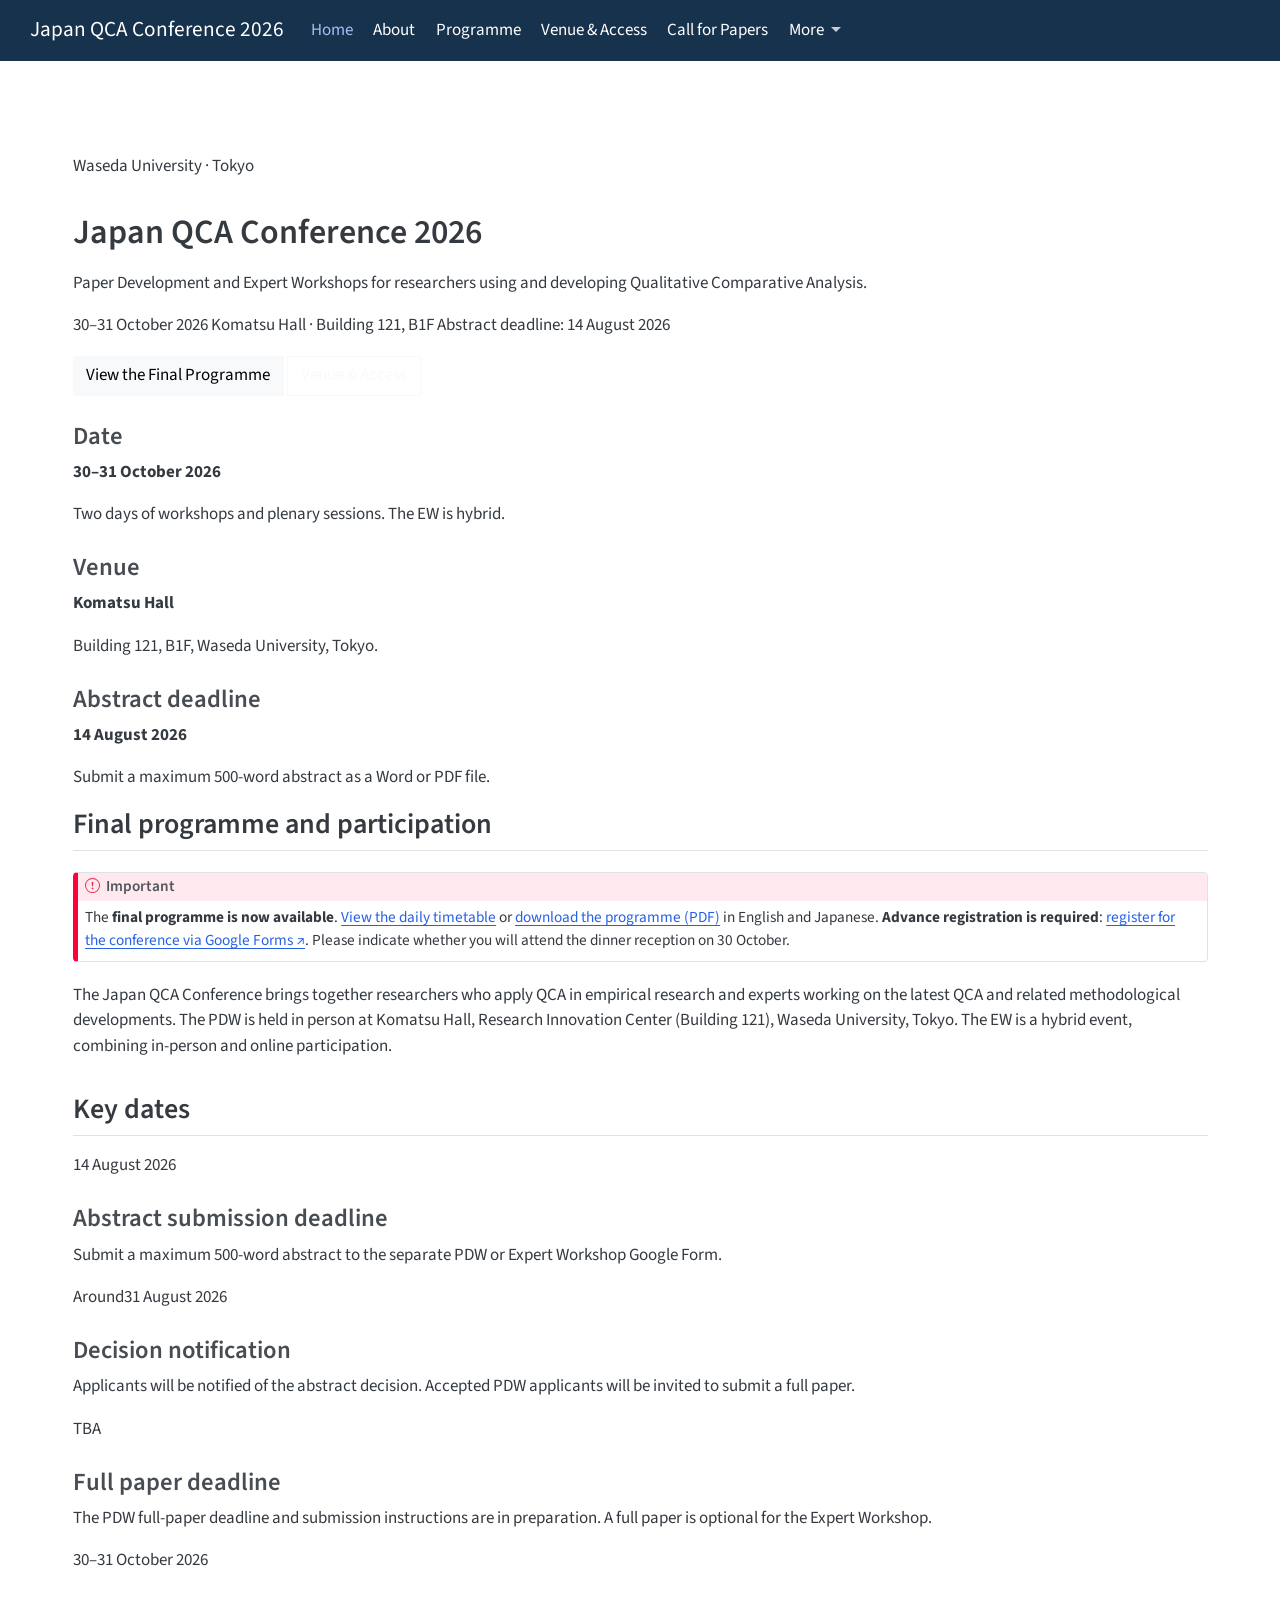
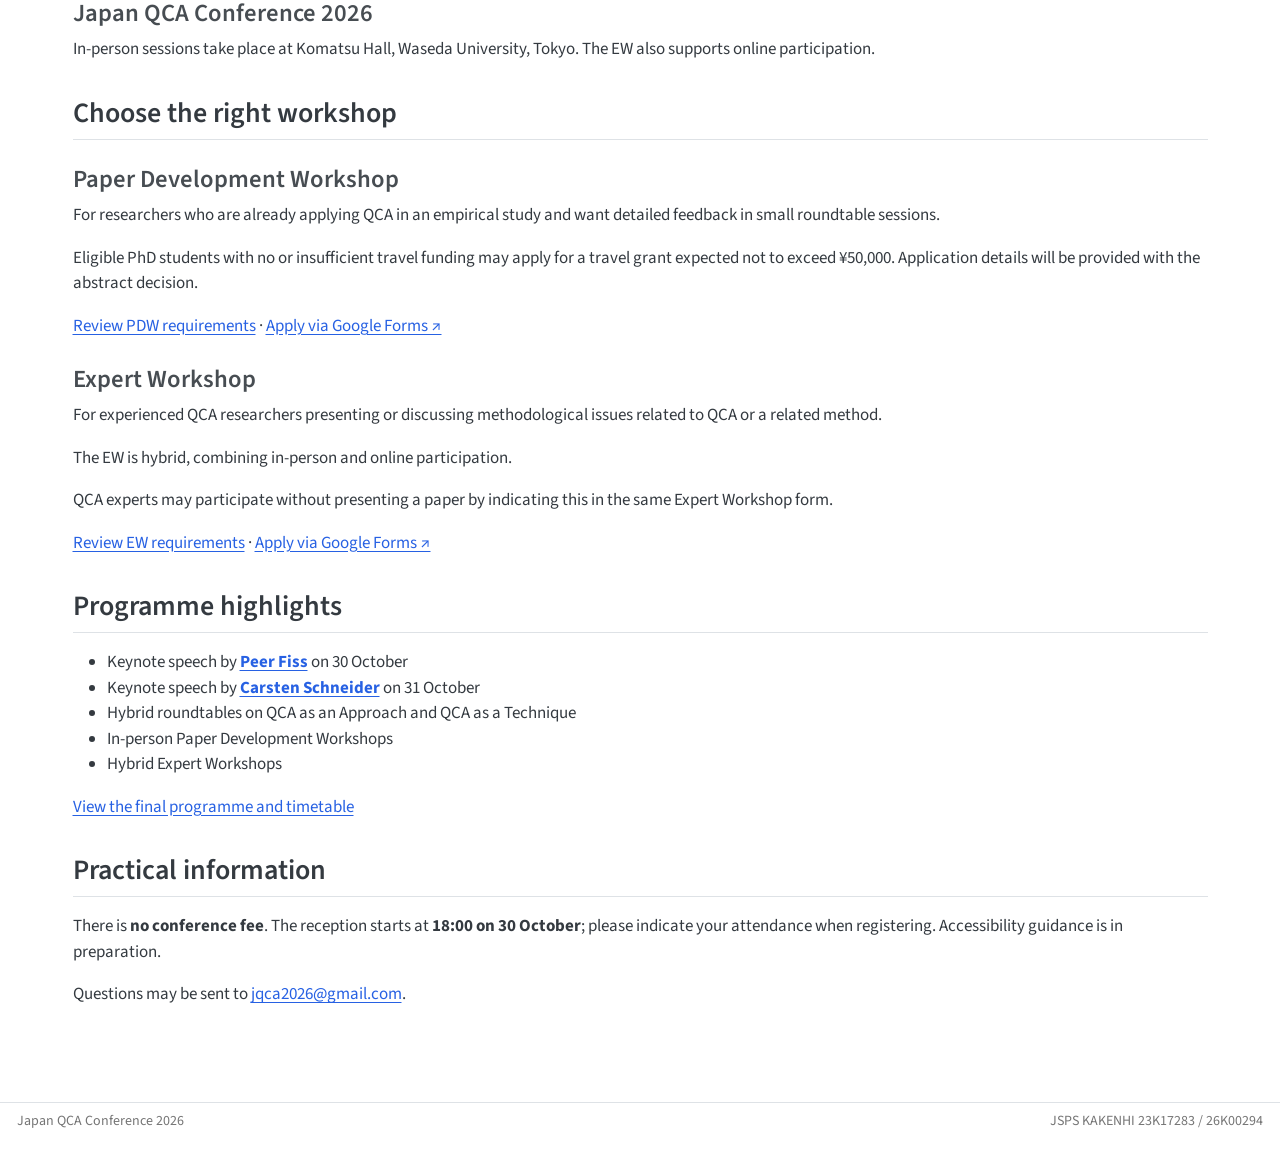
==== index.html @ 4a1215a3 "Publish final JQCA 2026 programme on the website" ====
<!DOCTYPE html>
<html xmlns="http://www.w3.org/1999/xhtml" lang="en" xml:lang="en"><head>

<meta charset="utf-8">
<meta name="generator" content="quarto-1.10.18">

<meta name="viewport" content="width=device-width, initial-scale=1.0, user-scalable=yes">

<meta name="description" content="Japan QCA Conference 2026 takes place at Waseda University, Tokyo, on 30–31 October 2026. View the final programme and register for the conference.">

<title>Japan QCA Conference 2026</title>
<style>
/* Default styles provided by pandoc.
** See https://pandoc.org/MANUAL.html#variables-for-html for config info.
*/
span.smallcaps{font-variant: small-caps;}
div.columns{display: flex; gap: 1.5em;}
div.column{flex: auto;}
@media screen {
div.columns{gap: min(4vw, 1.5em);}
div.column{overflow-x: auto;}
}
div.hanging-indent{margin-left: 1.5em; text-indent: -1.5em;}
ul.task-list{list-style: none;}
ul.task-list li input[type="checkbox"] {
  width: 0.8em;
  margin: 0 0.8em 0.2em -1em; /* quarto-specific, see https://github.com/quarto-dev/quarto-cli/issues/4556 */ 
  vertical-align: middle;
}
</style>


<script src="site_libs/quarto-nav/quarto-nav.js"></script>
<script src="site_libs/clipboard/clipboard.min.js"></script>
<script src="site_libs/quarto-search/autocomplete.umd.js"></script>
<script src="site_libs/quarto-search/fuse.min.js"></script>
<script src="site_libs/quarto-search/quarto-search.js"></script>
<meta name="quarto:offset" content="./">
<script src="site_libs/quarto-html/quarto.js" type="module"></script>
<script src="site_libs/quarto-html/tabsets/tabsets.js" type="module"></script>
<script src="site_libs/quarto-html/popper.min.js"></script>
<script src="site_libs/quarto-html/tippy.umd.min.js"></script>
<script src="site_libs/quarto-html/anchor.min.js"></script>
<link href="site_libs/quarto-html/tippy.css" rel="stylesheet">
<link href="site_libs/quarto-html/quarto-syntax-highlighting-64a204ab8560d761af7679ceaba22944.css" rel="stylesheet" id="quarto-text-highlighting-styles">
<script src="site_libs/bootstrap/bootstrap.min.js"></script>
<link href="site_libs/bootstrap/bootstrap-icons.css" rel="stylesheet">
<link href="site_libs/bootstrap/bootstrap-523884e8689847f0bc966c45b853787b.min.css" rel="stylesheet" append-hash="true" id="quarto-bootstrap" data-mode="light">
<script id="quarto-search-options" type="application/json">{
  "location": "navbar",
  "copy-button": false,
  "collapse-after": 3,
  "panel-placement": "end",
  "type": "overlay",
  "limit": 50,
  "keyboard-shortcut": [
    "f",
    "/",
    "s"
  ],
  "show-item-context": false,
  "language": {
    "search-no-results-text": "No results",
    "search-matching-documents-text": "matching documents",
    "search-copy-link-title": "Copy link to search",
    "search-hide-matches-text": "Hide additional matches",
    "search-more-match-text": "more match in this document",
    "search-more-matches-text": "more matches in this document",
    "search-clear-button-title": "Clear",
    "search-text-placeholder": "",
    "search-detached-cancel-button-title": "Cancel",
    "search-submit-button-title": "Submit",
    "search-label": "Search"
  }
}</script>
<script type="application/ld+json">

{

  "@context": "https://schema.org",

  "@graph": [

    {

      "@type": "WebSite",

      "@id": "https://japan-qca-conference.github.io/#website",
      "url": "https://japan-qca-conference.github.io/",
      "name": "Japan QCA Conference 2026",
      "alternateName": [
        "Japan QCA Conference",
        "japan-qca-conference.github.io"
      ],
      "inLanguage": "en",
      "publisher": {
        "@id": "https://japan-qca-conference.github.io/#organization"
      }
    },
    {
      "@type": "Organization",
      "@id": "https://japan-qca-conference.github.io/#organization",
      "name": "Japan QCA Conference",
      "url": "https://japan-qca-conference.github.io/",
      "email": "jqca2026@gmail.com"
    },
    {
      "@type": "Event",
      "@id": "https://japan-qca-conference.github.io/#event",
      "name": "Japan QCA Conference 2026",
      "url": "https://japan-qca-conference.github.io/",
      "description": "An academic conference featuring Paper Development and Expert Workshops for researchers using and developing Qualitative Comparative Analysis.",

      "startDate": "2026-10-30",

      "endDate": "2026-10-31",

      "eventStatus": "https://schema.org/EventScheduled",

      "eventAttendanceMode": "https://schema.org/MixedEventAttendanceMode",

      "isAccessibleForFree": true,

      "inLanguage": "en",

      "image": "https://japan-qca-conference.github.io/images/hero-04-shinjuku-skyline.png",
      "location": {

        "@type": "Place",

        "name": "Komatsu Hall, Research Innovation Center (Building 121), Waseda University",

        "address": {

          "@type": "PostalAddress",

          "streetAddress": "513 Wasedatsurumakicho",

          "addressLocality": "Shinjuku-ku",

          "addressRegion": "Tokyo",

          "postalCode": "162-0041",

          "addressCountry": "JP"

        }

      },
      "organizer": {
        "@id": "https://japan-qca-conference.github.io/#organization"
      },
      "sameAs": [

        "https://compasss.org/event/japan-qca-conference-2026/",

        "https://compasss.org/event/japan-qca-conference-2026-expert-workshop/"

      ]

    }

  ]

}

</script>



<link rel="stylesheet" href="styles.css">
<meta property="og:title" content="Japan QCA Conference 2026">
<meta property="og:description" content="Japan QCA Conference, 30–31 October 2026, Komatsu Hall, Waseda University, Tokyo">
<meta property="og:image" content="https://japan-qca-conference.github.io/images/hero-04-shinjuku-skyline.png">
<meta property="og:site_name" content="Japan QCA Conference 2026">
<meta property="og:image:alt" content="Illustrated view inspired by the Shinjuku skyline">
<meta property="og:image:height" content="724">
<meta property="og:image:width" content="2172">
<meta name="twitter:title" content="Japan QCA Conference 2026">
<meta name="twitter:description" content="Japan QCA Conference, 30–31 October 2026, Komatsu Hall, Waseda University, Tokyo">
<meta name="twitter:image" content="https://japan-qca-conference.github.io/images/hero-04-shinjuku-skyline.png">
<meta name="twitter:card" content="summary_large_image">
<meta name="twitter:image:alt" content="Illustrated view inspired by the Shinjuku skyline">
<meta name="twitter:image-height" content="724">
<meta name="twitter:image-width" content="2172">
<link rel="canonical" href="https://japan-qca-conference.github.io/">
</head>

<body class="nav-fixed quarto-light">

<div id="quarto-search-results"></div>
  <header id="quarto-header" class="headroom fixed-top">
    <nav class="navbar navbar-expand-lg " data-bs-theme="dark">
      <div class="navbar-container container-fluid">
      <div class="navbar-brand-container mx-auto">
    <a class="navbar-brand" href="./index.html">
    <span class="navbar-title">Japan QCA Conference 2026</span>
    </a>
  </div>
            <div id="quarto-search" class="" title="Search"></div>
          <button class="navbar-toggler" type="button" data-bs-toggle="collapse" data-bs-target="#navbarCollapse" aria-controls="navbarCollapse" role="menu" aria-expanded="false" aria-label="Toggle navigation" onclick="if (window.quartoToggleHeadroom) { window.quartoToggleHeadroom(); }">
  <span class="navbar-toggler-icon"></span>
</button>
          <div class="collapse navbar-collapse" id="navbarCollapse">
            <ul class="navbar-nav navbar-nav-scroll me-auto">
  <li class="nav-item">
    <a class="nav-link active" href="./index.html" aria-current="page"> 
<span class="menu-text">Home</span></a>
  </li>  
  <li class="nav-item">
    <a class="nav-link" href="./about.html"> 
<span class="menu-text">About</span></a>
  </li>  
  <li class="nav-item">
    <a class="nav-link" href="./program.html"> 
<span class="menu-text">Programme</span></a>
  </li>  
  <li class="nav-item">
    <a class="nav-link" href="./venue.html"> 
<span class="menu-text">Venue &amp; Access</span></a>
  </li>  
  <li class="nav-item">
    <a class="nav-link" href="./registration.html"> 
<span class="menu-text">Call for Papers</span></a>
  </li>  
  <li class="nav-item dropdown ">
    <a class="nav-link dropdown-toggle" href="#" id="nav-menu-more" role="link" data-bs-toggle="dropdown" aria-expanded="false">
 <span class="menu-text">More</span>
    </a>
    <ul class="dropdown-menu" aria-labelledby="nav-menu-more">    
        <li>
    <a class="dropdown-item" href="./organizers.html">
 <span class="dropdown-text">Organizers</span></a>
  </li>  
        <li>
    <a class="dropdown-item" href="./bibliography.html">
 <span class="dropdown-text">QCA Bibliography</span></a>
  </li>  
        <li>
    <a class="dropdown-item" href="./contact.html">
 <span class="dropdown-text">Contact</span></a>
  </li>  
    </ul>
  </li>
</ul>
          </div> <!-- /navcollapse -->
            <div class="quarto-navbar-tools">
</div>
      </div> <!-- /container-fluid -->
    </nav>
</header>
<!-- content -->
<div id="quarto-content" class="quarto-container page-columns page-rows-contents page-layout-full page-navbar">
<!-- sidebar -->
<!-- margin-sidebar -->
    
<!-- main -->
<main class="content column-page" id="quarto-document-content"><header id="title-block-header" class="quarto-title-block"></header>




<div class="design-hero home-hero-rotator" data-rotating-hero="true" data-hero-active="skyline" data-historic-src="images/hero-02-historic-tokyo.png" data-historic-alt="Illustrated view inspired by a historic Tokyo streetscape" data-skyline-src="images/hero-04-shinjuku-skyline.png" data-skyline-alt="Illustrated view inspired by the Shinjuku skyline">
<p><img class="design-hero-image home-hero-image" data-rotating-hero-image="" alt=""> <noscript><img src="images/hero-04-shinjuku-skyline.png" class="design-hero-image home-hero-image" alt="Illustrated view inspired by the Shinjuku skyline"></noscript></p>
<div class="design-hero-content">
<p class="home-hero-label">
Waseda University · Tokyo
</p>
<section id="japan-qca-conference-2026" class="level1">
<h1>Japan QCA Conference 2026</h1>
<p class="design-hero-subtitle">
Paper Development and Expert Workshops for researchers using and developing Qualitative Comparative Analysis.
</p>
<div class="design-hero-facts" aria-label="Conference facts">
<p><span>30–31 October 2026</span> <span>Komatsu Hall · Building 121, B1F</span> <span>Abstract deadline: 14 August 2026</span></p>
</div>
<p><a href="./program.html" class="btn btn-light">View the Final Programme</a> <a href="./venue.html" class="btn btn-outline-light">Venue &amp; Access</a></p>
</section>
</div>
</div>
<div class="status-grid" aria-label="Key conference information">
<section id="date" class="level3 status-card">
<h3 class="anchored" data-anchor-id="date">Date</h3>
<p><strong>30–31 October 2026</strong></p>
<p>Two days of workshops and plenary sessions. The EW is hybrid.</p>
</section>
<section id="venue" class="level3 status-card">
<h3 class="anchored" data-anchor-id="venue">Venue</h3>
<p><strong>Komatsu Hall</strong></p>
<p>Building 121, B1F, Waseda University, Tokyo.</p>
</section>
<section id="abstract-deadline" class="level3 status-card">
<h3 class="anchored" data-anchor-id="abstract-deadline">Abstract deadline</h3>
<p><strong>14 August 2026</strong></p>
<p>Submit a maximum 500-word abstract as a Word or PDF file.</p>
</section>
</div>
<section id="current-status" class="level2">
<h2 class="anchored" data-anchor-id="current-status">Final programme and participation</h2>
<div class="callout callout-style-default callout-important callout-titled">
<div class="callout-header d-flex align-content-center">
<div class="callout-icon-container">
<i class="callout-icon"></i>
</div>
<div class="callout-title-container flex-fill">
Important
</div>
</div>
<div class="callout-body-container callout-body">
<p>The <strong>final programme is now available</strong>. <a href="./program.html">View the daily timetable</a> or <a href="files/JQCA2026_Programme_final.pdf" download="JQCA2026_Programme_final.pdf">download the programme (PDF)</a> in English and Japanese. <strong>Advance registration is required</strong>: <a href="https://forms.gle/fuEkCVLVrqkyKCSr8" target="_blank" rel="noopener">register for the conference via Google Forms ↗</a>. Please indicate whether you will attend the dinner reception on 30 October.</p>
</div>
</div>
<p>The Japan QCA Conference brings together researchers who apply QCA in empirical research and experts working on the latest QCA and related methodological developments. The PDW is held in person at Komatsu Hall, Research Innovation Center (Building 121), Waseda University, Tokyo. The EW is a hybrid event, combining in-person and online participation.</p>
</section>
<section id="key-dates" class="level2">
<h2 class="anchored" data-anchor-id="key-dates">Key dates</h2>
<div class="key-dates" aria-label="Key dates for the Japan QCA Conference 2026">
<div class="key-date key-date-important">
<p class="key-date-date">
<time datetime="2026-08-14">14 August 2026</time>
</p>
<div class="key-date-marker" aria-hidden="true">

</div>
<section id="abstract-submission-deadline" class="level3 key-date-details">
<h3 class="anchored" data-anchor-id="abstract-submission-deadline">Abstract submission deadline</h3>
<p>Submit a maximum 500-word abstract to the separate PDW or Expert Workshop Google Form.</p>
</section>
</div>
<div class="key-date">
<p class="key-date-date">
<span>Around</span><time datetime="2026-08-31">31 August 2026</time>
</p>
<div class="key-date-marker" aria-hidden="true">

</div>
<section id="decision-notification" class="level3 key-date-details">
<h3 class="anchored" data-anchor-id="decision-notification">Decision notification</h3>
<p>Applicants will be notified of the abstract decision. Accepted PDW applicants will be invited to submit a full paper.</p>
</section>
</div>
<div class="key-date key-date-pending">
<p class="key-date-date">
<span class="key-date-tba">TBA</span>
</p>
<div class="key-date-marker" aria-hidden="true">

</div>
<section id="full-paper-deadline" class="level3 key-date-details">
<h3 class="anchored" data-anchor-id="full-paper-deadline">Full paper deadline</h3>
<p>The PDW full-paper deadline and submission instructions are in preparation. A full paper is optional for the Expert Workshop.</p>
</section>
</div>
<div class="key-date key-date-conference">
<p class="key-date-date">
<time datetime="2026-10-30">30–31 October 2026</time>
</p>
<div class="key-date-marker" aria-hidden="true">

</div>
<section id="japan-qca-conference-2026-1" class="level3 key-date-details">
<h3 class="anchored" data-anchor-id="japan-qca-conference-2026-1">Japan QCA Conference 2026</h3>
<p>In-person sessions take place at Komatsu Hall, Waseda University, Tokyo. The EW also supports online participation.</p>
</section>
</div>
</div>
</section>
<section id="choose-the-right-workshop" class="level2">
<h2 class="anchored" data-anchor-id="choose-the-right-workshop">Choose the right workshop</h2>
<div class="link-grid">
<section id="paper-development-workshop" class="level3 link-card">
<h3 class="anchored" data-anchor-id="paper-development-workshop">Paper Development Workshop</h3>
<p>For researchers who are already applying QCA in an empirical study and want detailed feedback in small roundtable sessions.</p>
<p>Eligible PhD students with no or insufficient travel funding may apply for a travel grant expected not to exceed ¥50,000. Application details will be provided with the abstract decision.</p>
<p><a href="./registration.html#paper-development-workshop">Review PDW requirements</a> · <a href="https://forms.gle/yWGnhG6sx83hpv1v8" target="_blank" rel="noopener" aria-label="Apply to the PDW using Google Forms in a new tab">Apply via Google Forms ↗</a></p>
</section>
<section id="expert-workshop" class="level3 link-card">
<h3 class="anchored" data-anchor-id="expert-workshop">Expert Workshop</h3>
<p>For experienced QCA researchers presenting or discussing methodological issues related to QCA or a related method.</p>
<p>The EW is hybrid, combining in-person and online participation.</p>
<p>QCA experts may participate without presenting a paper by indicating this in the same Expert Workshop form.</p>
<p><a href="./registration.html#expert-workshop">Review EW requirements</a> · <a href="https://forms.gle/943yCBMq7ypPbKMy5" target="_blank" rel="noopener" aria-label="Apply to the Expert Workshop using Google Forms in a new tab">Apply via Google Forms ↗</a></p>
</section>
</div>
</section>
<section id="programme-highlights" class="level2">
<h2 class="anchored" data-anchor-id="programme-highlights">Programme highlights</h2>
<ul>
<li>Keynote speech by <a href="https://www.peerfiss.com/"><strong>Peer Fiss</strong></a> on 30 October</li>
<li>Keynote speech by <a href="https://people.ceu.edu/carsten-q_schneider"><strong>Carsten Schneider</strong></a> on 31 October</li>
<li>Hybrid roundtables on QCA as an Approach and QCA as a Technique</li>
<li>In-person Paper Development Workshops</li>
<li>Hybrid Expert Workshops</li>
</ul>
<p><a href="./program.html">View the final programme and timetable</a></p>
</section>
<section id="practical-information" class="level2">
<h2 class="anchored" data-anchor-id="practical-information">Practical information</h2>
<p>There is <strong>no conference fee</strong>. The reception starts at <strong>18:00 on 30 October</strong>; please indicate your attendance when registering. Accessibility guidance is in preparation.</p>
<p>Questions may be sent to <a href="mailto:jqca2026@gmail.com">jqca2026@gmail.com</a>.</p>
<script src="hero-rotation.js"></script>


</section>

</main> <!-- /main -->
<script id="quarto-html-after-body" type="application/javascript">
  window.document.addEventListener("DOMContentLoaded", function (event) {
    const icon = "";
    const anchorJS = new window.AnchorJS();
    anchorJS.options = {
      placement: 'right',
      icon: icon
    };
    anchorJS.add('.anchored');
    const isCodeAnnotation = (el) => {
      for (const clz of el.classList) {
        if (clz.startsWith('code-annotation-')) {                     
          return true;
        }
      }
      return false;
    }
    const onCopySuccess = function(e) {
      // button target
      const button = e.trigger;
      // don't keep focus
      button.blur();
      // flash "checked"
      button.classList.add('code-copy-button-checked');
      var currentTitle = button.getAttribute("title");
      button.setAttribute("title", "Copied!");
      let tooltip;
      if (window.bootstrap) {
        button.setAttribute("data-bs-toggle", "tooltip");
        button.setAttribute("data-bs-placement", "left");
        button.setAttribute("data-bs-title", "Copied!");
        tooltip = new bootstrap.Tooltip(button, 
          { trigger: "manual", 
            customClass: "code-copy-button-tooltip",
            offset: [0, -8]});
        tooltip.show();    
      }
      setTimeout(function() {
        if (tooltip) {
          tooltip.hide();
          button.removeAttribute("data-bs-title");
          button.removeAttribute("data-bs-toggle");
          button.removeAttribute("data-bs-placement");
        }
        button.setAttribute("title", currentTitle);
        button.classList.remove('code-copy-button-checked');
      }, 1000);
      // clear code selection
      e.clearSelection();
    }
    const getTextToCopy = function(trigger) {
      const outerScaffold = trigger.parentElement.cloneNode(true);
      const codeEl = outerScaffold.querySelector('code');
      for (const childEl of codeEl.children) {
        if (isCodeAnnotation(childEl)) {
          childEl.remove();
        }
      }
      return codeEl.innerText;
    }
    const clipboard = new window.ClipboardJS('.code-copy-button:not([data-in-quarto-modal])', {
      text: getTextToCopy
    });
    clipboard.on('success', onCopySuccess);
    if (window.document.getElementById('quarto-embedded-source-code-modal')) {
      const clipboardModal = new window.ClipboardJS('.code-copy-button[data-in-quarto-modal]', {
        text: getTextToCopy,
        container: window.document.getElementById('quarto-embedded-source-code-modal')
      });
      clipboardModal.on('success', onCopySuccess);
    }
      var localhostRegex = new RegExp(/^(?:http|https):\/\/localhost\:?[0-9]*\//);
      var mailtoRegex = new RegExp(/^mailto:/);
        var filterRegex = new RegExp("https:\/\/japan-qca-conference\.github\.io\/");
      var isInternal = (href) => {
          return filterRegex.test(href) || localhostRegex.test(href) || mailtoRegex.test(href);
      }
      // Inspect non-navigation links and adorn them if external
     var links = window.document.querySelectorAll('a[href]:not(.nav-link):not(.navbar-brand):not(.toc-action):not(.sidebar-link):not(.sidebar-item-toggle):not(.pagination-link):not(.no-external):not([aria-hidden]):not(.dropdown-item):not(.quarto-navigation-tool):not(.about-link)');
      for (var i=0; i<links.length; i++) {
        const link = links[i];
        if (!isInternal(link.href)) {
          // undo the damage that might have been done by quarto-nav.js in the case of
          // links that we want to consider external
          if (link.dataset.originalHref !== undefined) {
            link.href = link.dataset.originalHref;
          }
            // target, if specified
            link.setAttribute("target", "_blank");
            if (link.getAttribute("rel") === null) {
              link.setAttribute("rel", "noopener");
            }
        }
      }
    function tippyHover(el, contentFn, onTriggerFn, onUntriggerFn) {
      const config = {
        allowHTML: true,
        maxWidth: 500,
        delay: 100,
        arrow: false,
        appendTo: function(el) {
            return el.parentElement;
        },
        interactive: true,
        interactiveBorder: 10,
        theme: 'quarto',
        placement: 'bottom-start',
      };
      if (contentFn) {
        config.content = contentFn;
      }
      if (onTriggerFn) {
        config.onTrigger = onTriggerFn;
      }
      if (onUntriggerFn) {
        config.onUntrigger = onUntriggerFn;
      }
      window.tippy(el, config); 
    }
    const noterefs = window.document.querySelectorAll('a[role="doc-noteref"]');
    for (var i=0; i<noterefs.length; i++) {
      const ref = noterefs[i];
      tippyHover(ref, function() {
        // use id or data attribute instead here
        let href = ref.getAttribute('data-footnote-href') || ref.getAttribute('href');
        try { href = new URL(href).hash; } catch {}
        const id = href.replace(/^#\/?/, "");
        const note = window.document.getElementById(id);
        if (note) {
          return note.innerHTML;
        } else {
          return "";
        }
      });
    }
    const xrefs = window.document.querySelectorAll('a.quarto-xref');
    const processXRef = (id, note) => {
      // Strip column container classes
      const stripColumnClz = (el) => {
        el.classList.remove("page-full", "page-columns");
        if (el.children) {
          for (const child of el.children) {
            stripColumnClz(child);
          }
        }
      }
      stripColumnClz(note)
      if (id === null || id.startsWith('sec-')) {
        // Special case sections, only their first couple elements
        const container = document.createElement("div");
        if (note.children && note.children.length > 2) {
          container.appendChild(note.children[0].cloneNode(true));
          for (let i = 1; i < note.children.length; i++) {
            const child = note.children[i];
            if (child.tagName === "P" && child.innerText === "") {
              continue;
            } else {
              container.appendChild(child.cloneNode(true));
              break;
            }
          }
          if (window.Quarto?.typesetMath) {
            window.Quarto.typesetMath(container);
          }
          return container.innerHTML
        } else {
          if (window.Quarto?.typesetMath) {
            window.Quarto.typesetMath(note);
          }
          return note.innerHTML;
        }
      } else {
        // Remove any anchor links if they are present
        const anchorLink = note.querySelector('a.anchorjs-link');
        if (anchorLink) {
          anchorLink.remove();
        }
        if (window.Quarto?.typesetMath) {
          window.Quarto.typesetMath(note);
        }
        if (note.classList.contains("callout")) {
          return note.outerHTML;
        } else {
          return note.innerHTML;
        }
      }
    }
    for (var i=0; i<xrefs.length; i++) {
      const xref = xrefs[i];
      tippyHover(xref, undefined, function(instance) {
        instance.disable();
        let url = xref.getAttribute('href');
        let hash = undefined; 
        if (url.startsWith('#')) {
          hash = url;
        } else {
          try { hash = new URL(url).hash; } catch {}
        }
        if (hash) {
          const id = hash.replace(/^#\/?/, "");
          const note = window.document.getElementById(id);
          if (note !== null) {
            try {
              const html = processXRef(id, note.cloneNode(true));
              instance.setContent(html);
            } finally {
              instance.enable();
              instance.show();
            }
          } else {
            // See if we can fetch this
            fetch(url.split('#')[0])
            .then(res => res.text())
            .then(html => {
              const parser = new DOMParser();
              const htmlDoc = parser.parseFromString(html, "text/html");
              const note = htmlDoc.getElementById(id);
              if (note !== null) {
                const html = processXRef(id, note);
                instance.setContent(html);
              } 
            }).finally(() => {
              instance.enable();
              instance.show();
            });
          }
        } else {
          // See if we can fetch a full url (with no hash to target)
          // This is a special case and we should probably do some content thinning / targeting
          fetch(url)
          .then(res => res.text())
          .then(html => {
            const parser = new DOMParser();
            const htmlDoc = parser.parseFromString(html, "text/html");
            const note = htmlDoc.querySelector('main.content');
            if (note !== null) {
              // This should only happen for chapter cross references
              // (since there is no id in the URL)
              // remove the first header
              if (note.children.length > 0 && note.children[0].tagName === "HEADER") {
                note.children[0].remove();
              }
              const html = processXRef(null, note);
              instance.setContent(html);
            } 
          }).finally(() => {
            instance.enable();
            instance.show();
          });
        }
      }, function(instance) {
      });
    }
        let selectedAnnoteEl;
        const selectorForAnnotation = ( cell, annotation) => {
          let cellAttr = 'data-code-cell="' + cell + '"';
          let lineAttr = 'data-code-annotation="' +  annotation + '"';
          const selector = 'span[' + cellAttr + '][' + lineAttr + ']';
          return selector;
        }
        const selectCodeLines = (annoteEl) => {
          const doc = window.document;
          const targetCell = annoteEl.getAttribute("data-target-cell");
          const targetAnnotation = annoteEl.getAttribute("data-target-annotation");
          const annoteSpan = window.document.querySelector(selectorForAnnotation(targetCell, targetAnnotation));
          const lines = annoteSpan.getAttribute("data-code-lines").split(",");
          const lineIds = lines.map((line) => {
            return targetCell + "-" + line;
          })
          let top = null;
          let height = null;
          let parent = null;
          if (lineIds.length > 0) {
              //compute the position of the single el (top and bottom and make a div)
              const el = window.document.getElementById(lineIds[0]);
              top = el.offsetTop;
              height = el.offsetHeight;
              parent = el.parentElement.parentElement;
            if (lineIds.length > 1) {
              const lastEl = window.document.getElementById(lineIds[lineIds.length - 1]);
              const bottom = lastEl.offsetTop + lastEl.offsetHeight;
              height = bottom - top;
            }
            if (top !== null && height !== null && parent !== null) {
              // cook up a div (if necessary) and position it 
              let div = window.document.getElementById("code-annotation-line-highlight");
              if (div === null) {
                div = window.document.createElement("div");
                div.setAttribute("id", "code-annotation-line-highlight");
                div.style.position = 'absolute';
                parent.appendChild(div);
              }
              div.style.top = top - 2 + "px";
              div.style.height = height + 4 + "px";
              div.style.left = 0;
              let gutterDiv = window.document.getElementById("code-annotation-line-highlight-gutter");
              if (gutterDiv === null) {
                gutterDiv = window.document.createElement("div");
                gutterDiv.setAttribute("id", "code-annotation-line-highlight-gutter");
                gutterDiv.style.position = 'absolute';
                const codeCell = window.document.getElementById(targetCell);
                const gutter = codeCell.querySelector('.code-annotation-gutter');
                gutter.appendChild(gutterDiv);
              }
              gutterDiv.style.top = top - 2 + "px";
              gutterDiv.style.height = height + 4 + "px";
            }
            selectedAnnoteEl = annoteEl;
          }
        };
        const unselectCodeLines = () => {
          const elementsIds = ["code-annotation-line-highlight", "code-annotation-line-highlight-gutter"];
          elementsIds.forEach((elId) => {
            const div = window.document.getElementById(elId);
            if (div) {
              div.remove();
            }
          });
          selectedAnnoteEl = undefined;
        };
          // Handle positioning of the toggle
      window.addEventListener(
        "resize",
        throttle(() => {
          elRect = undefined;
          if (selectedAnnoteEl) {
            selectCodeLines(selectedAnnoteEl);
          }
        }, 10)
      );
      function throttle(fn, ms) {
      let throttle = false;
      let timer;
        return (...args) => {
          if(!throttle) { // first call gets through
              fn.apply(this, args);
              throttle = true;
          } else { // all the others get throttled
              if(timer) clearTimeout(timer); // cancel #2
              timer = setTimeout(() => {
                fn.apply(this, args);
                timer = throttle = false;
              }, ms);
          }
        };
      }
        // Attach click handler to the DT
        const annoteDls = window.document.querySelectorAll('dt[data-target-cell]');
        for (const annoteDlNode of annoteDls) {
          annoteDlNode.addEventListener('click', (event) => {
            const clickedEl = event.target;
            if (clickedEl !== selectedAnnoteEl) {
              unselectCodeLines();
              const activeEl = window.document.querySelector('dt[data-target-cell].code-annotation-active');
              if (activeEl) {
                activeEl.classList.remove('code-annotation-active');
              }
              selectCodeLines(clickedEl);
              clickedEl.classList.add('code-annotation-active');
            } else {
              // Unselect the line
              unselectCodeLines();
              clickedEl.classList.remove('code-annotation-active');
            }
          });
        }
    const findCites = (el) => {
      const parentEl = el.parentElement;
      if (parentEl) {
        const cites = parentEl.dataset.cites;
        if (cites) {
          return {
            el,
            cites: cites.split(' ')
          };
        } else {
          return findCites(el.parentElement)
        }
      } else {
        return undefined;
      }
    };
    var bibliorefs = window.document.querySelectorAll('a[role="doc-biblioref"]');
    for (var i=0; i<bibliorefs.length; i++) {
      const ref = bibliorefs[i];
      const citeInfo = findCites(ref);
      if (citeInfo) {
        tippyHover(citeInfo.el, function() {
          var popup = window.document.createElement('div');
          citeInfo.cites.forEach(function(cite) {
            var citeDiv = window.document.createElement('div');
            citeDiv.classList.add('hanging-indent');
            citeDiv.classList.add('csl-entry');
            var biblioDiv = window.document.getElementById('ref-' + cite);
            if (biblioDiv) {
              citeDiv.innerHTML = biblioDiv.innerHTML;
            }
            popup.appendChild(citeDiv);
          });
          return popup.innerHTML;
        });
      }
    }
  });
  </script>
</div> <!-- /content -->
<footer class="footer">
  <div class="nav-footer">
    <div class="nav-footer-left">
<p>Japan QCA Conference 2026</p>
</div>   
    <div class="nav-footer-center">
      &nbsp;
    </div>
    <div class="nav-footer-right">
<p>JSPS KAKENHI 23K17283 / 26K00294</p>
</div>
  </div>
</footer>




</body></html>
---- site_libs/quarto-html/quarto-syntax-highlighting-64a204ab8560d761af7679ceaba22944.css ----
/* quarto syntax highlight colors */
:root {
  --quarto-hl-ot-color: #003B4F;
  --quarto-hl-at-color: #657422;
  --quarto-hl-ss-color: #20794D;
  --quarto-hl-an-color: #5E5E5E;
  --quarto-hl-fu-color: #4758AB;
  --quarto-hl-st-color: #20794D;
  --quarto-hl-cf-color: #003B4F;
  --quarto-hl-op-color: #5E5E5E;
  --quarto-hl-er-color: #AD0000;
  --quarto-hl-bn-color: #AD0000;
  --quarto-hl-al-color: #AD0000;
  --quarto-hl-va-color: #111111;
  --quarto-hl-bu-color: inherit;
  --quarto-hl-ex-color: inherit;
  --quarto-hl-pp-color: #AD0000;
  --quarto-hl-in-color: #5E5E5E;
  --quarto-hl-vs-color: #20794D;
  --quarto-hl-wa-color: #5E5E5E;
  --quarto-hl-do-color: #5E5E5E;
  --quarto-hl-im-color: #00769E;
  --quarto-hl-ch-color: #20794D;
  --quarto-hl-dt-color: #AD0000;
  --quarto-hl-fl-color: #AD0000;
  --quarto-hl-co-color: #5E5E5E;
  --quarto-hl-cv-color: #5E5E5E;
  --quarto-hl-cn-color: #8f5902;
  --quarto-hl-sc-color: #5E5E5E;
  --quarto-hl-dv-color: #AD0000;
  --quarto-hl-kw-color: #003B4F;
}

/* other quarto variables */
:root {
  --quarto-font-monospace: SFMono-Regular, Menlo, Monaco, Consolas, "Liberation Mono", "Courier New", monospace;
}

/* syntax highlight based on Pandoc's rules */
pre > code.sourceCode > span {
  color: #003B4F;
}

code.sourceCode > span {
  color: #003B4F;
}

div.sourceCode,
div.sourceCode pre.sourceCode {
  color: #003B4F;
}

/* Normal */
code span {
  color: #003B4F;
}

/* Alert */
code span.al {
  color: #AD0000;
  font-style: inherit;
}

/* Annotation */
code span.an {
  color: #5E5E5E;
  font-style: inherit;
}

/* Attribute */
code span.at {
  color: #657422;
  font-style: inherit;
}

/* BaseN */
code span.bn {
  color: #AD0000;
  font-style: inherit;
}

/* BuiltIn */
code span.bu {
  font-style: inherit;
}

/* ControlFlow */
code span.cf {
  color: #003B4F;
  font-weight: bold;
  font-style: inherit;
}

/* Char */
code span.ch {
  color: #20794D;
  font-style: inherit;
}

/* Constant */
code span.cn {
  color: #8f5902;
  font-style: inherit;
}

/* Comment */
code span.co {
  color: #5E5E5E;
  font-style: inherit;
}

/* CommentVar */
code span.cv {
  color: #5E5E5E;
  font-style: italic;
}

/* Documentation */
code span.do {
  color: #5E5E5E;
  font-style: italic;
}

/* DataType */
code span.dt {
  color: #AD0000;
  font-style: inherit;
}

/* DecVal */
code span.dv {
  color: #AD0000;
  font-style: inherit;
}

/* Error */
code span.er {
  color: #AD0000;
  font-style: inherit;
}

/* Extension */
code span.ex {
  font-style: inherit;
}

/* Float */
code span.fl {
  color: #AD0000;
  font-style: inherit;
}

/* Function */
code span.fu {
  color: #4758AB;
  font-style: inherit;
}

/* Import */
code span.im {
  color: #00769E;
  font-style: inherit;
}

/* Information */
code span.in {
  color: #5E5E5E;
  font-style: inherit;
}

/* Keyword */
code span.kw {
  color: #003B4F;
  font-weight: bold;
  font-style: inherit;
}

/* Operator */
code span.op {
  color: #5E5E5E;
  font-style: inherit;
}

/* Other */
code span.ot {
  color: #003B4F;
  font-style: inherit;
}

/* Preprocessor */
code span.pp {
  color: #AD0000;
  font-style: inherit;
}

/* SpecialChar */
code span.sc {
  color: #5E5E5E;
  font-style: inherit;
}

/* SpecialString */
code span.ss {
  color: #20794D;
  font-style: inherit;
}

/* String */
code span.st {
  color: #20794D;
  font-style: inherit;
}

/* Variable */
code span.va {
  color: #111111;
  font-style: inherit;
}

/* VerbatimString */
code span.vs {
  color: #20794D;
  font-style: inherit;
}

/* Warning */
code span.wa {
  color: #5E5E5E;
  font-style: italic;
}

.prevent-inlining {
  content: "</";
}

/*# sourceMappingURL=9d8d5bb603a83b8298b89080a598c93b.css.map */
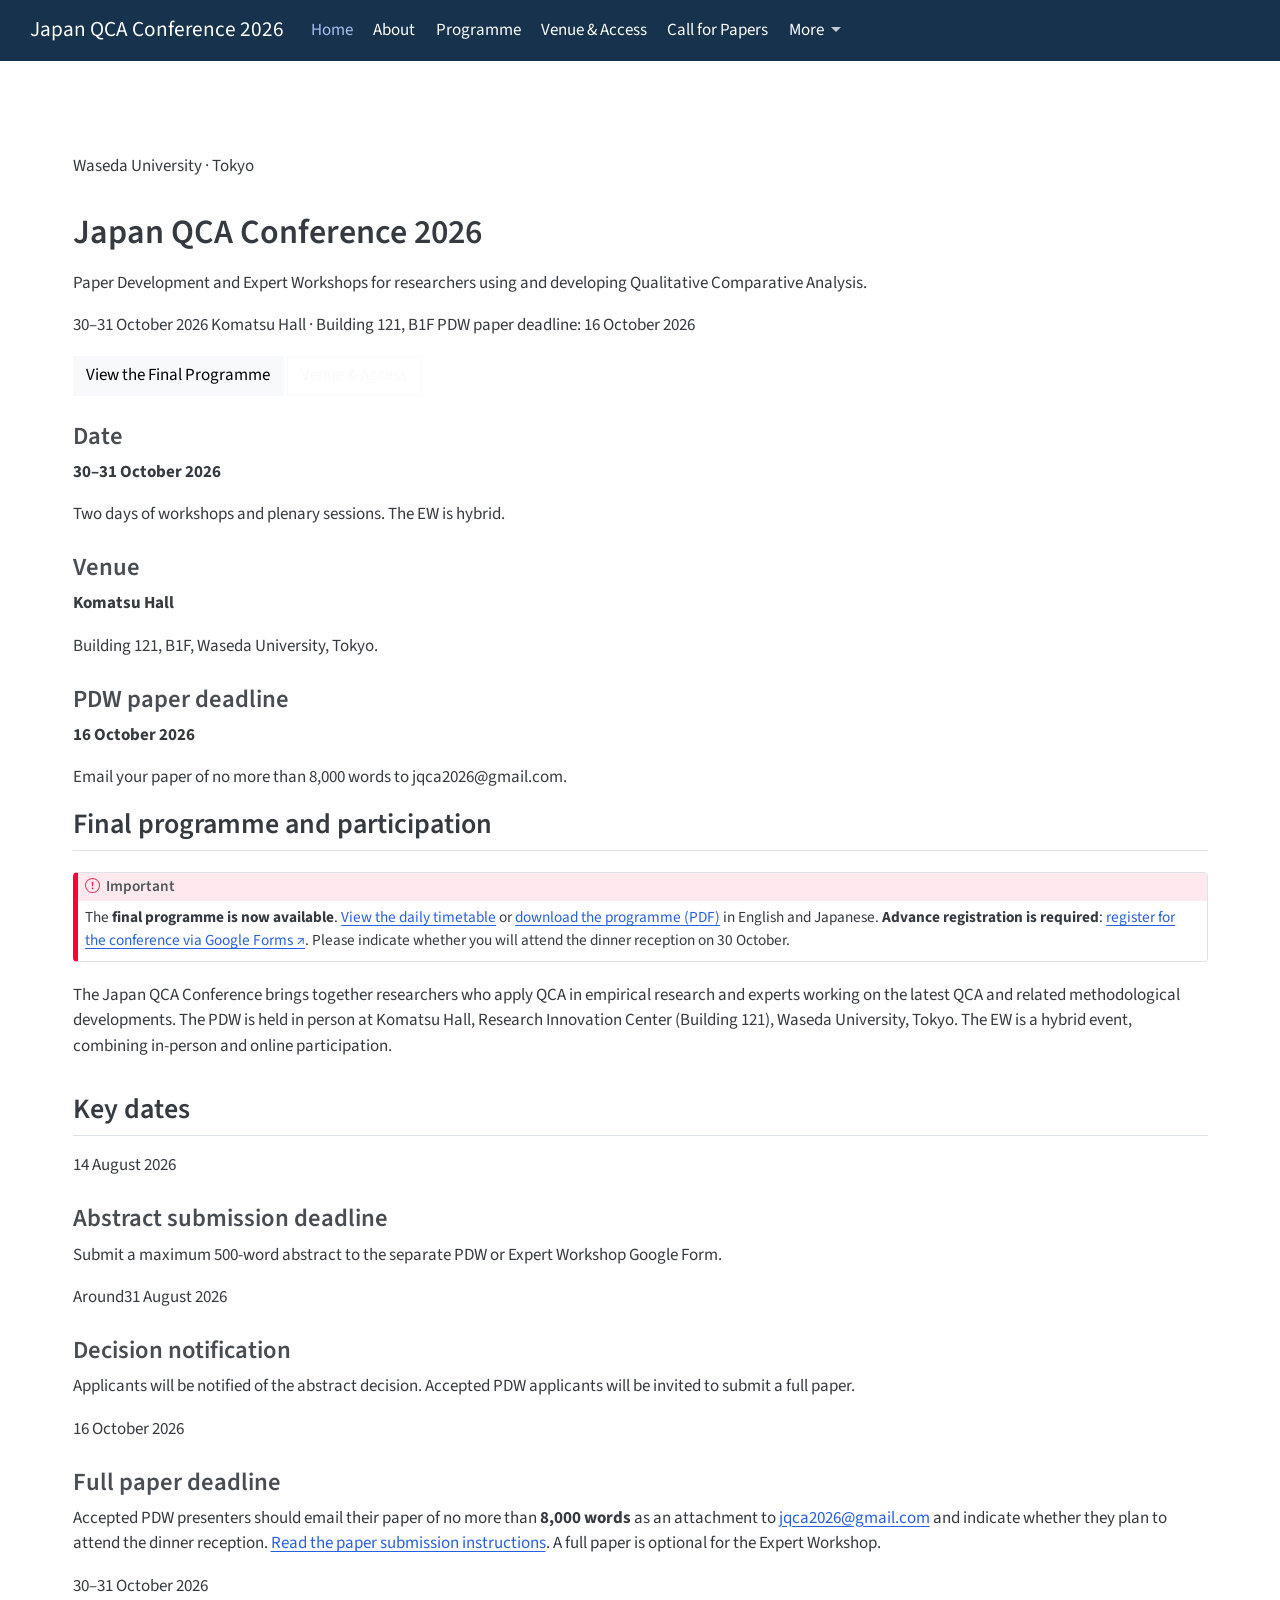
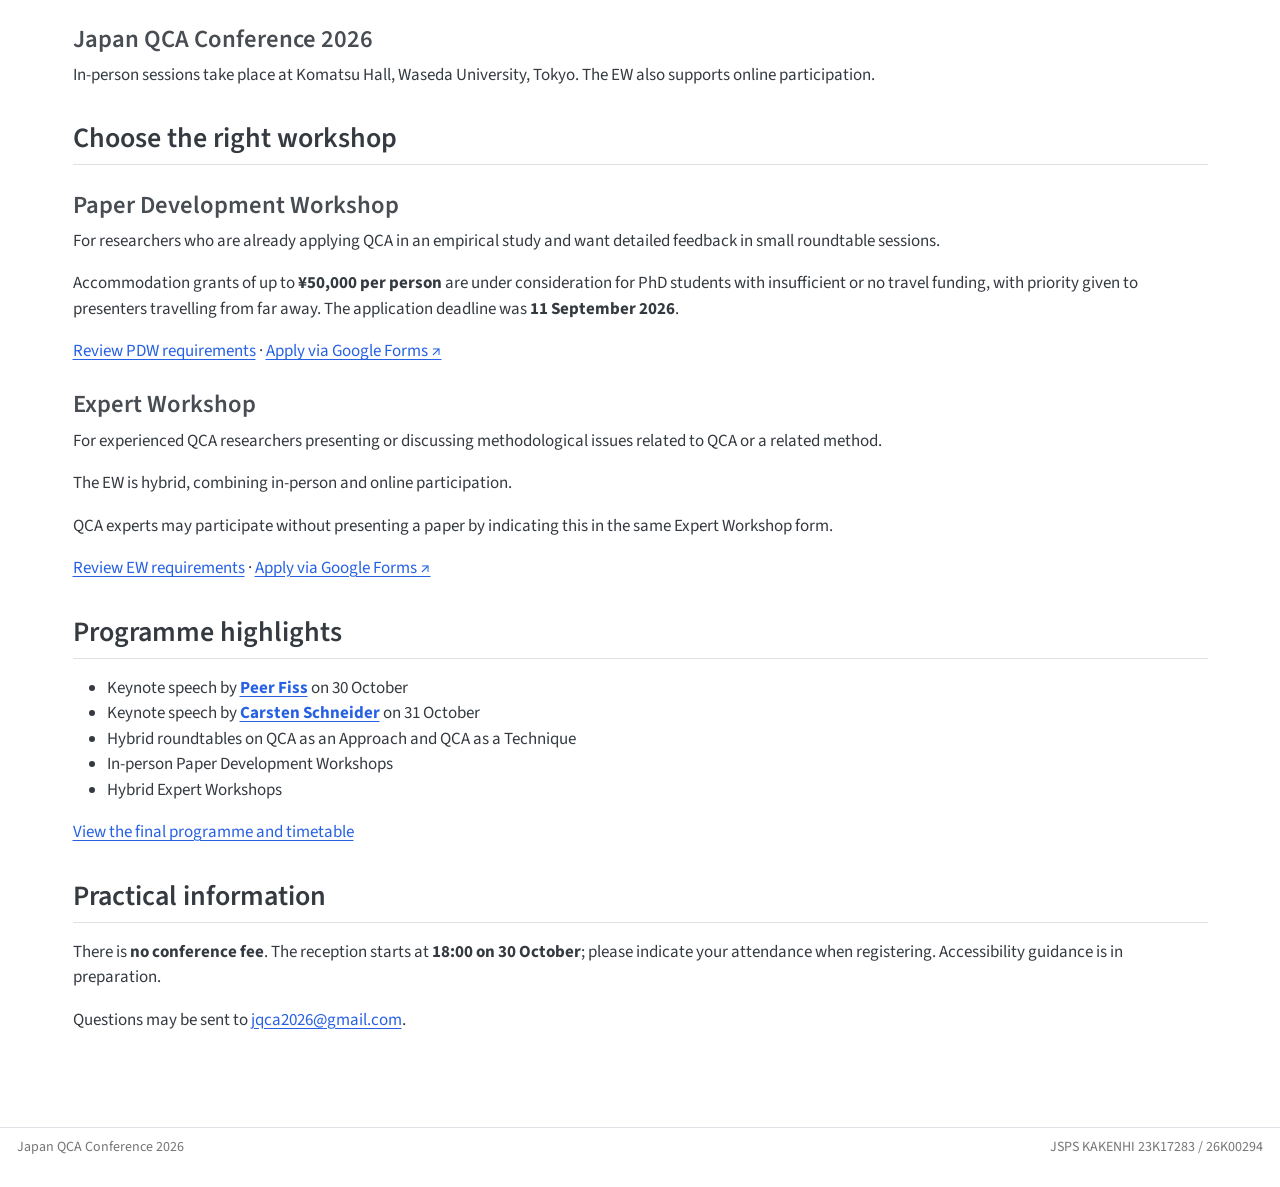
==== commit 44a156cf: "Publish PDW submission deadline and travel grant details" ====
--- a/index.html
+++ b/index.html
@@ -272,7 +272,7 @@
 Paper Development and Expert Workshops for researchers using and developing Qualitative Comparative Analysis.
 </p>
 <div class="design-hero-facts" aria-label="Conference facts">
-<p><span>30–31 October 2026</span> <span>Komatsu Hall · Building 121, B1F</span> <span>Abstract deadline: 14 August 2026</span></p>
+<p><span>30–31 October 2026</span> <span>Komatsu Hall · Building 121, B1F</span> <span>PDW paper deadline: 16 October 2026</span></p>
 </div>
 <p><a href="./program.html" class="btn btn-light">View the Final Programme</a> <a href="./venue.html" class="btn btn-outline-light">Venue &amp; Access</a></p>
 </section>
@@ -289,10 +289,10 @@
 <p><strong>Komatsu Hall</strong></p>
 <p>Building 121, B1F, Waseda University, Tokyo.</p>
 </section>
-<section id="abstract-deadline" class="level3 status-card">
-<h3 class="anchored" data-anchor-id="abstract-deadline">Abstract deadline</h3>
-<p><strong>14 August 2026</strong></p>
-<p>Submit a maximum 500-word abstract as a Word or PDF file.</p>
+<section id="pdw-paper-deadline" class="level3 status-card">
+<h3 class="anchored" data-anchor-id="pdw-paper-deadline">PDW paper deadline</h3>
+<p><strong>16 October 2026</strong></p>
+<p>Email your paper of no more than 8,000 words to jqca2026@gmail.com.</p>
 </section>
 </div>
 <section id="current-status" class="level2">
@@ -339,16 +339,16 @@
 <p>Applicants will be notified of the abstract decision. Accepted PDW applicants will be invited to submit a full paper.</p>
 </section>
 </div>
-<div class="key-date key-date-pending">
+<div class="key-date key-date-important">
 <p class="key-date-date">
-<span class="key-date-tba">TBA</span>
+<time datetime="2026-10-16">16 October 2026</time>
 </p>
 <div class="key-date-marker" aria-hidden="true">
 
 </div>
 <section id="full-paper-deadline" class="level3 key-date-details">
 <h3 class="anchored" data-anchor-id="full-paper-deadline">Full paper deadline</h3>
-<p>The PDW full-paper deadline and submission instructions are in preparation. A full paper is optional for the Expert Workshop.</p>
+<p>Accepted PDW presenters should email their paper of no more than <strong>8,000 words</strong> as an attachment to <a href="mailto:jqca2026@gmail.com">jqca2026@gmail.com</a> and indicate whether they plan to attend the dinner reception. <a href="./registration.html#pdw-paper-submission">Read the paper submission instructions</a>. A full paper is optional for the Expert Workshop.</p>
 </section>
 </div>
 <div class="key-date key-date-conference">
@@ -371,7 +371,7 @@
 <section id="paper-development-workshop" class="level3 link-card">
 <h3 class="anchored" data-anchor-id="paper-development-workshop">Paper Development Workshop</h3>
 <p>For researchers who are already applying QCA in an empirical study and want detailed feedback in small roundtable sessions.</p>
-<p>Eligible PhD students with no or insufficient travel funding may apply for a travel grant expected not to exceed ¥50,000. Application details will be provided with the abstract decision.</p>
+<p>Accommodation grants of up to <strong>¥50,000 per person</strong> are under consideration for PhD students with insufficient or no travel funding, with priority given to presenters travelling from far away. The application deadline was <strong>11 September 2026</strong>.</p>
 <p><a href="./registration.html#paper-development-workshop">Review PDW requirements</a> · <a href="https://forms.gle/yWGnhG6sx83hpv1v8" target="_blank" rel="noopener" aria-label="Apply to the PDW using Google Forms in a new tab">Apply via Google Forms ↗</a></p>
 </section>
 <section id="expert-workshop" class="level3 link-card">
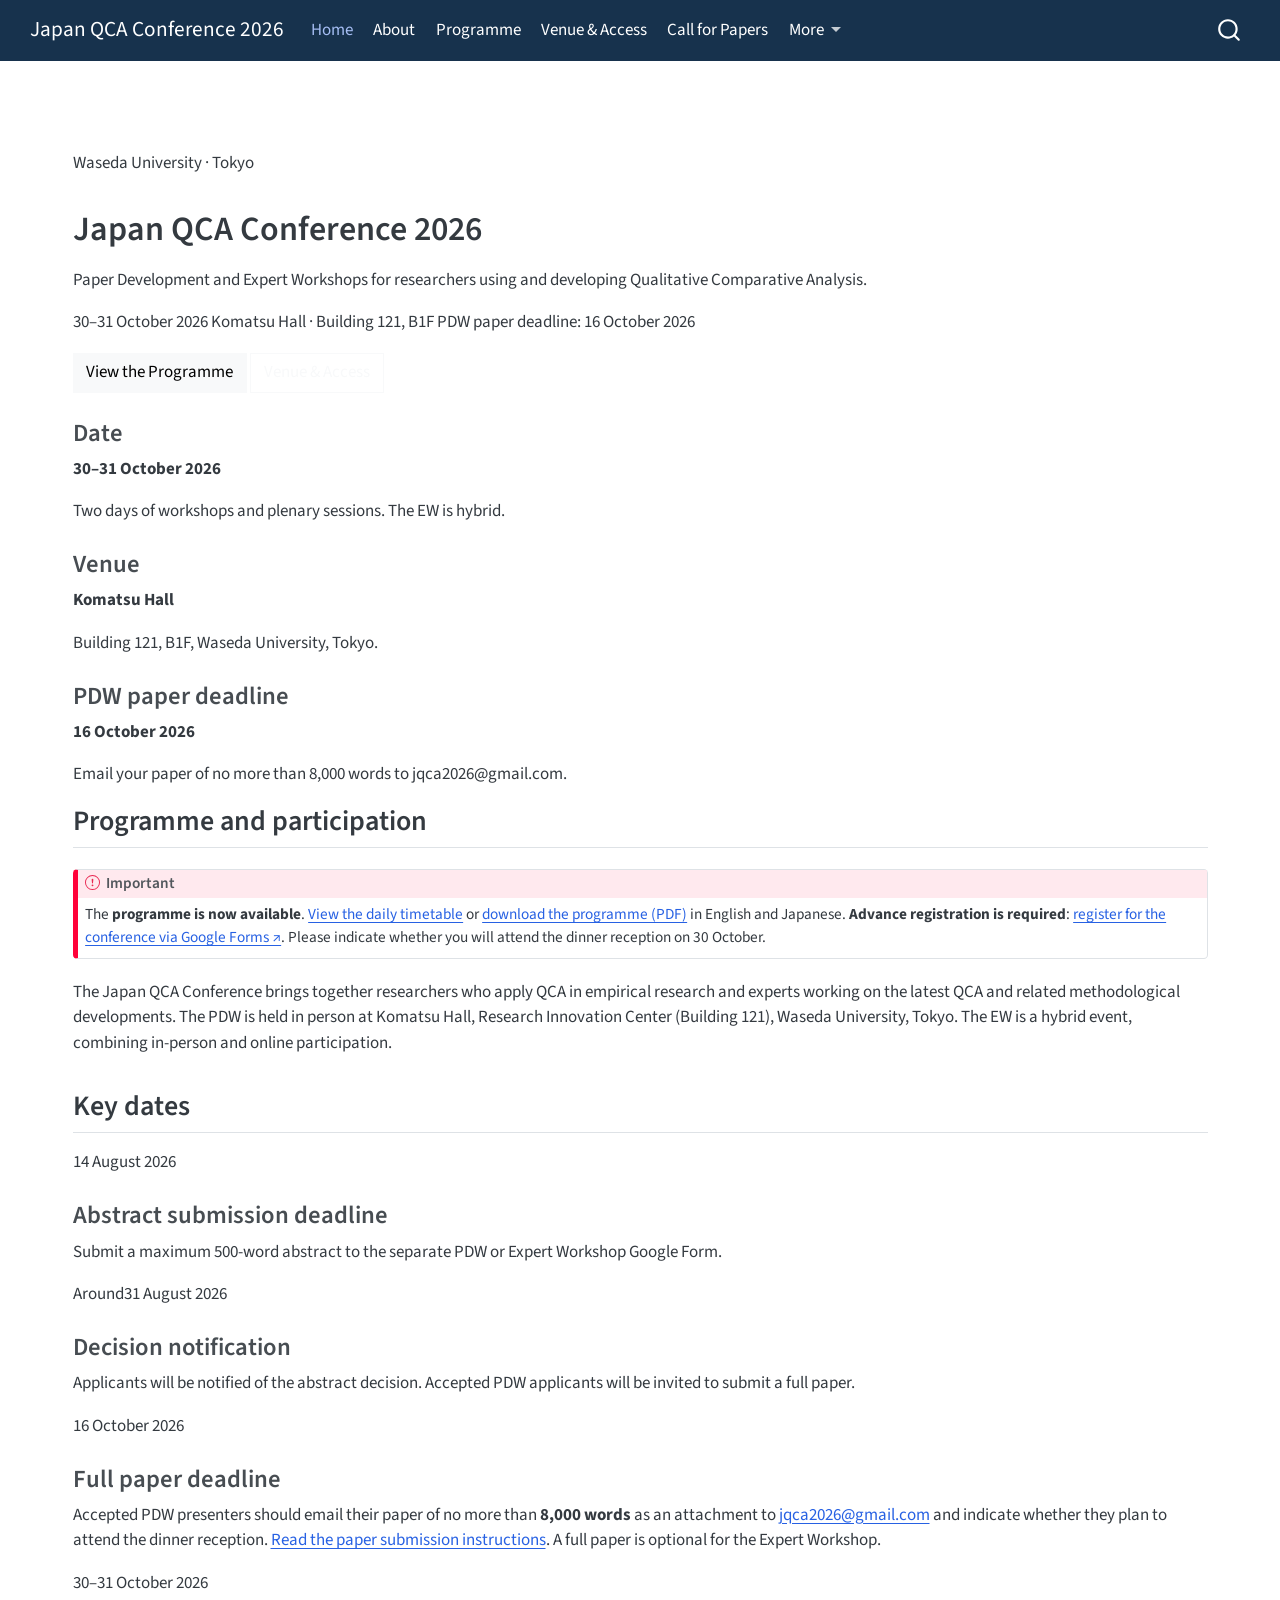
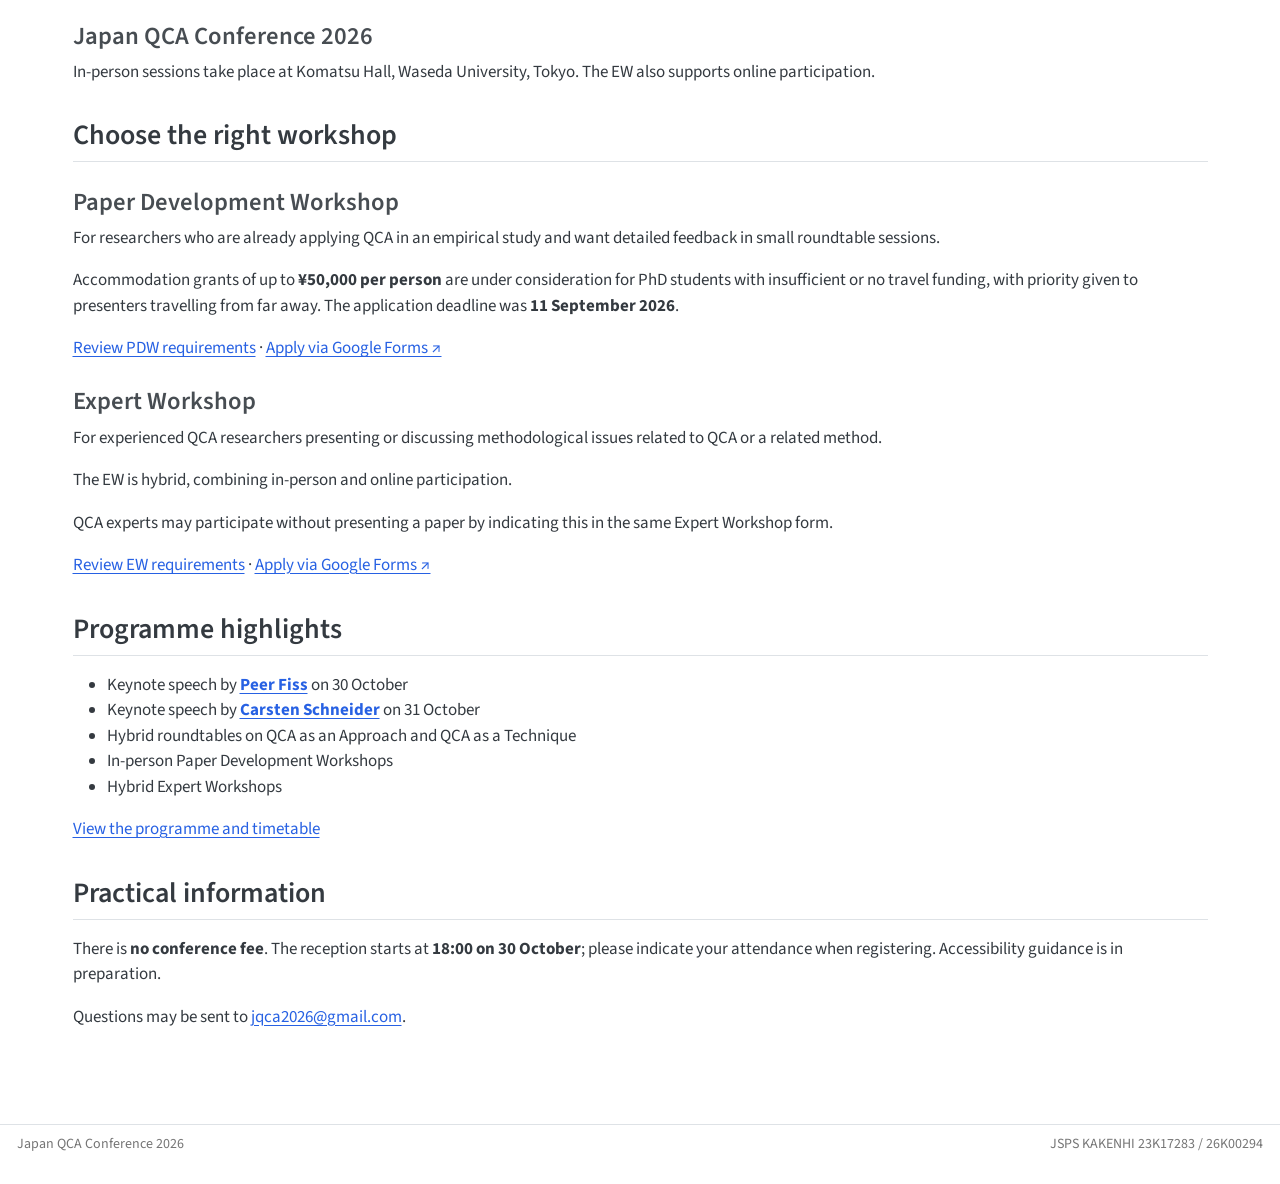
==== commit bb5ae67f: "Publish programme v2 and JQCA favicon Co-Authored-By: Claude Opus 5.5 <noreply@anthropic.com> Claude" ====
--- a/index.html
+++ b/index.html
@@ -2,24 +2,18 @@
 <html xmlns="http://www.w3.org/1999/xhtml" lang="en" xml:lang="en"><head>
 
 <meta charset="utf-8">
-<meta name="generator" content="quarto-1.10.18">
+<meta name="generator" content="quarto-1.6.42">
 
 <meta name="viewport" content="width=device-width, initial-scale=1.0, user-scalable=yes">
 
-<meta name="description" content="Japan QCA Conference 2026 takes place at Waseda University, Tokyo, on 30–31 October 2026. View the final programme and register for the conference.">
+<meta name="description" content="Japan QCA Conference 2026 takes place at Waseda University, Tokyo, on 30–31 October 2026. View the programme and register for the conference.">
 
 <title>Japan QCA Conference 2026</title>
 <style>
-/* Default styles provided by pandoc.
-** See https://pandoc.org/MANUAL.html#variables-for-html for config info.
-*/
+code{white-space: pre-wrap;}
 span.smallcaps{font-variant: small-caps;}
-div.columns{display: flex; gap: 1.5em;}
-div.column{flex: auto;}
-@media screen {
-div.columns{gap: min(4vw, 1.5em);}
-div.column{overflow-x: auto;}
-}
+div.columns{display: flex; gap: min(4vw, 1.5em);}
+div.column{flex: auto; overflow-x: auto;}
 div.hanging-indent{margin-left: 1.5em; text-indent: -1.5em;}
 ul.task-list{list-style: none;}
 ul.task-list li input[type="checkbox"] {
@@ -36,16 +30,16 @@
 <script src="site_libs/quarto-search/fuse.min.js"></script>
 <script src="site_libs/quarto-search/quarto-search.js"></script>
 <meta name="quarto:offset" content="./">
-<script src="site_libs/quarto-html/quarto.js" type="module"></script>
-<script src="site_libs/quarto-html/tabsets/tabsets.js" type="module"></script>
+<link href="./images/favicon-192x192.png" rel="icon" type="image/png">
+<script src="site_libs/quarto-html/quarto.js"></script>
 <script src="site_libs/quarto-html/popper.min.js"></script>
 <script src="site_libs/quarto-html/tippy.umd.min.js"></script>
 <script src="site_libs/quarto-html/anchor.min.js"></script>
 <link href="site_libs/quarto-html/tippy.css" rel="stylesheet">
-<link href="site_libs/quarto-html/quarto-syntax-highlighting-64a204ab8560d761af7679ceaba22944.css" rel="stylesheet" id="quarto-text-highlighting-styles">
+<link href="site_libs/quarto-html/quarto-syntax-highlighting-2f5df379a58b258e96c21c0638c20c03.css" rel="stylesheet" id="quarto-text-highlighting-styles">
 <script src="site_libs/bootstrap/bootstrap.min.js"></script>
 <link href="site_libs/bootstrap/bootstrap-icons.css" rel="stylesheet">
-<link href="site_libs/bootstrap/bootstrap-523884e8689847f0bc966c45b853787b.min.css" rel="stylesheet" append-hash="true" id="quarto-bootstrap" data-mode="light">
+<link href="site_libs/bootstrap/bootstrap-de2fbed7654c17d91bcfe3c0d4fea26f.min.css" rel="stylesheet" append-hash="true" id="quarto-bootstrap" data-mode="light">
 <script id="quarto-search-options" type="application/json">{
   "location": "navbar",
   "copy-button": false,
@@ -73,18 +67,17 @@
     "search-label": "Search"
   }
 }</script>
+<link rel="icon" href="./favicon.ico" sizes="any">
+<link rel="icon" type="image/png" sizes="32x32" href="./images/favicon-32x32.png">
+<link rel="icon" type="image/png" sizes="48x48" href="./images/favicon-48x48.png">
+<link rel="icon" type="image/png" sizes="192x192" href="./images/favicon-192x192.png">
+<link rel="apple-touch-icon" sizes="180x180" href="./images/apple-touch-icon.png">
 <script type="application/ld+json">
-
 {
-
   "@context": "https://schema.org",
-
   "@graph": [
-
     {
-
       "@type": "WebSite",
-
       "@id": "https://japan-qca-conference.github.io/#website",
       "url": "https://japan-qca-conference.github.io/",
       "name": "Japan QCA Conference 2026",
@@ -102,7 +95,8 @@
       "@id": "https://japan-qca-conference.github.io/#organization",
       "name": "Japan QCA Conference",
       "url": "https://japan-qca-conference.github.io/",
-      "email": "jqca2026@gmail.com"
+      "email": "jqca2026@gmail.com",
+      "logo": "https://japan-qca-conference.github.io/images/favicon-192x192.png"
     },
     {
       "@type": "Event",
@@ -110,62 +104,36 @@
       "name": "Japan QCA Conference 2026",
       "url": "https://japan-qca-conference.github.io/",
       "description": "An academic conference featuring Paper Development and Expert Workshops for researchers using and developing Qualitative Comparative Analysis.",
-
       "startDate": "2026-10-30",
-
       "endDate": "2026-10-31",
-
       "eventStatus": "https://schema.org/EventScheduled",
-
       "eventAttendanceMode": "https://schema.org/MixedEventAttendanceMode",
-
       "isAccessibleForFree": true,
-
       "inLanguage": "en",
-
       "image": "https://japan-qca-conference.github.io/images/hero-04-shinjuku-skyline.png",
       "location": {
-
         "@type": "Place",
-
         "name": "Komatsu Hall, Research Innovation Center (Building 121), Waseda University",
-
         "address": {
-
           "@type": "PostalAddress",
-
           "streetAddress": "513 Wasedatsurumakicho",
-
           "addressLocality": "Shinjuku-ku",
-
           "addressRegion": "Tokyo",
-
           "postalCode": "162-0041",
-
           "addressCountry": "JP"
-
-        }
-
+        }
       },
       "organizer": {
         "@id": "https://japan-qca-conference.github.io/#organization"
       },
       "sameAs": [
-
         "https://compasss.org/event/japan-qca-conference-2026/",
-
         "https://compasss.org/event/japan-qca-conference-2026-expert-workshop/"
-
       ]
-
-    }
-
+    }
   ]
-
 }
-
 </script>
-
 
 
 <link rel="stylesheet" href="styles.css">
@@ -186,7 +154,7 @@
 <link rel="canonical" href="https://japan-qca-conference.github.io/">
 </head>
 
-<body class="nav-fixed quarto-light">
+<body class="nav-fixed">
 
 <div id="quarto-search-results"></div>
   <header id="quarto-header" class="headroom fixed-top">
@@ -274,7 +242,7 @@
 <div class="design-hero-facts" aria-label="Conference facts">
 <p><span>30–31 October 2026</span> <span>Komatsu Hall · Building 121, B1F</span> <span>PDW paper deadline: 16 October 2026</span></p>
 </div>
-<p><a href="./program.html" class="btn btn-light">View the Final Programme</a> <a href="./venue.html" class="btn btn-outline-light">Venue &amp; Access</a></p>
+<p><a href="./program.html" class="btn btn-light">View the Programme</a> <a href="./venue.html" class="btn btn-outline-light">Venue &amp; Access</a></p>
 </section>
 </div>
 </div>
@@ -296,7 +264,7 @@
 </section>
 </div>
 <section id="current-status" class="level2">
-<h2 class="anchored" data-anchor-id="current-status">Final programme and participation</h2>
+<h2 class="anchored" data-anchor-id="current-status">Programme and participation</h2>
 <div class="callout callout-style-default callout-important callout-titled">
 <div class="callout-header d-flex align-content-center">
 <div class="callout-icon-container">
@@ -307,7 +275,7 @@
 </div>
 </div>
 <div class="callout-body-container callout-body">
-<p>The <strong>final programme is now available</strong>. <a href="./program.html">View the daily timetable</a> or <a href="files/JQCA2026_Programme_final.pdf" download="JQCA2026_Programme_final.pdf">download the programme (PDF)</a> in English and Japanese. <strong>Advance registration is required</strong>: <a href="https://forms.gle/fuEkCVLVrqkyKCSr8" target="_blank" rel="noopener">register for the conference via Google Forms ↗</a>. Please indicate whether you will attend the dinner reception on 30 October.</p>
+<p>The <strong>programme is now available</strong>. <a href="./program.html">View the daily timetable</a> or <a href="files/JQCA2026_Programme_v2.pdf" download="JQCA2026_Programme_v2.pdf">download the programme (PDF)</a> in English and Japanese. <strong>Advance registration is required</strong>: <a href="https://forms.gle/fuEkCVLVrqkyKCSr8" target="_blank" rel="noopener">register for the conference via Google Forms ↗</a>. Please indicate whether you will attend the dinner reception on 30 October.</p>
 </div>
 </div>
 <p>The Japan QCA Conference brings together researchers who apply QCA in empirical research and experts working on the latest QCA and related methodological developments. The PDW is held in person at Komatsu Hall, Research Innovation Center (Building 121), Waseda University, Tokyo. The EW is a hybrid event, combining in-person and online participation.</p>
@@ -392,7 +360,7 @@
 <li>In-person Paper Development Workshops</li>
 <li>Hybrid Expert Workshops</li>
 </ul>
-<p><a href="./program.html">View the final programme and timetable</a></p>
+<p><a href="./program.html">View the programme and timetable</a></p>
 </section>
 <section id="practical-information" class="level2">
 <h2 class="anchored" data-anchor-id="practical-information">Practical information</h2>
@@ -405,248 +373,241 @@
 
 </main> <!-- /main -->
 <script id="quarto-html-after-body" type="application/javascript">
-  window.document.addEventListener("DOMContentLoaded", function (event) {
-    const icon = "";
-    const anchorJS = new window.AnchorJS();
-    anchorJS.options = {
-      placement: 'right',
-      icon: icon
-    };
-    anchorJS.add('.anchored');
-    const isCodeAnnotation = (el) => {
-      for (const clz of el.classList) {
-        if (clz.startsWith('code-annotation-')) {                     
-          return true;
-        }
-      }
-      return false;
-    }
-    const onCopySuccess = function(e) {
-      // button target
-      const button = e.trigger;
-      // don't keep focus
-      button.blur();
-      // flash "checked"
-      button.classList.add('code-copy-button-checked');
-      var currentTitle = button.getAttribute("title");
-      button.setAttribute("title", "Copied!");
-      let tooltip;
-      if (window.bootstrap) {
-        button.setAttribute("data-bs-toggle", "tooltip");
-        button.setAttribute("data-bs-placement", "left");
-        button.setAttribute("data-bs-title", "Copied!");
-        tooltip = new bootstrap.Tooltip(button, 
-          { trigger: "manual", 
-            customClass: "code-copy-button-tooltip",
-            offset: [0, -8]});
-        tooltip.show();    
-      }
-      setTimeout(function() {
-        if (tooltip) {
-          tooltip.hide();
-          button.removeAttribute("data-bs-title");
-          button.removeAttribute("data-bs-toggle");
-          button.removeAttribute("data-bs-placement");
-        }
-        button.setAttribute("title", currentTitle);
-        button.classList.remove('code-copy-button-checked');
-      }, 1000);
-      // clear code selection
-      e.clearSelection();
-    }
-    const getTextToCopy = function(trigger) {
-      const outerScaffold = trigger.parentElement.cloneNode(true);
-      const codeEl = outerScaffold.querySelector('code');
+window.document.addEventListener("DOMContentLoaded", function (event) {
+  const toggleBodyColorMode = (bsSheetEl) => {
+    const mode = bsSheetEl.getAttribute("data-mode");
+    const bodyEl = window.document.querySelector("body");
+    if (mode === "dark") {
+      bodyEl.classList.add("quarto-dark");
+      bodyEl.classList.remove("quarto-light");
+    } else {
+      bodyEl.classList.add("quarto-light");
+      bodyEl.classList.remove("quarto-dark");
+    }
+  }
+  const toggleBodyColorPrimary = () => {
+    const bsSheetEl = window.document.querySelector("link#quarto-bootstrap");
+    if (bsSheetEl) {
+      toggleBodyColorMode(bsSheetEl);
+    }
+  }
+  toggleBodyColorPrimary();  
+  const icon = "";
+  const anchorJS = new window.AnchorJS();
+  anchorJS.options = {
+    placement: 'right',
+    icon: icon
+  };
+  anchorJS.add('.anchored');
+  const isCodeAnnotation = (el) => {
+    for (const clz of el.classList) {
+      if (clz.startsWith('code-annotation-')) {                     
+        return true;
+      }
+    }
+    return false;
+  }
+  const onCopySuccess = function(e) {
+    // button target
+    const button = e.trigger;
+    // don't keep focus
+    button.blur();
+    // flash "checked"
+    button.classList.add('code-copy-button-checked');
+    var currentTitle = button.getAttribute("title");
+    button.setAttribute("title", "Copied!");
+    let tooltip;
+    if (window.bootstrap) {
+      button.setAttribute("data-bs-toggle", "tooltip");
+      button.setAttribute("data-bs-placement", "left");
+      button.setAttribute("data-bs-title", "Copied!");
+      tooltip = new bootstrap.Tooltip(button, 
+        { trigger: "manual", 
+          customClass: "code-copy-button-tooltip",
+          offset: [0, -8]});
+      tooltip.show();    
+    }
+    setTimeout(function() {
+      if (tooltip) {
+        tooltip.hide();
+        button.removeAttribute("data-bs-title");
+        button.removeAttribute("data-bs-toggle");
+        button.removeAttribute("data-bs-placement");
+      }
+      button.setAttribute("title", currentTitle);
+      button.classList.remove('code-copy-button-checked');
+    }, 1000);
+    // clear code selection
+    e.clearSelection();
+  }
+  const getTextToCopy = function(trigger) {
+      const codeEl = trigger.previousElementSibling.cloneNode(true);
       for (const childEl of codeEl.children) {
         if (isCodeAnnotation(childEl)) {
           childEl.remove();
         }
       }
       return codeEl.innerText;
-    }
-    const clipboard = new window.ClipboardJS('.code-copy-button:not([data-in-quarto-modal])', {
-      text: getTextToCopy
+  }
+  const clipboard = new window.ClipboardJS('.code-copy-button:not([data-in-quarto-modal])', {
+    text: getTextToCopy
+  });
+  clipboard.on('success', onCopySuccess);
+  if (window.document.getElementById('quarto-embedded-source-code-modal')) {
+    const clipboardModal = new window.ClipboardJS('.code-copy-button[data-in-quarto-modal]', {
+      text: getTextToCopy,
+      container: window.document.getElementById('quarto-embedded-source-code-modal')
     });
-    clipboard.on('success', onCopySuccess);
-    if (window.document.getElementById('quarto-embedded-source-code-modal')) {
-      const clipboardModal = new window.ClipboardJS('.code-copy-button[data-in-quarto-modal]', {
-        text: getTextToCopy,
-        container: window.document.getElementById('quarto-embedded-source-code-modal')
-      });
-      clipboardModal.on('success', onCopySuccess);
-    }
-      var localhostRegex = new RegExp(/^(?:http|https):\/\/localhost\:?[0-9]*\//);
-      var mailtoRegex = new RegExp(/^mailto:/);
-        var filterRegex = new RegExp("https:\/\/japan-qca-conference\.github\.io\/");
-      var isInternal = (href) => {
-          return filterRegex.test(href) || localhostRegex.test(href) || mailtoRegex.test(href);
-      }
-      // Inspect non-navigation links and adorn them if external
-     var links = window.document.querySelectorAll('a[href]:not(.nav-link):not(.navbar-brand):not(.toc-action):not(.sidebar-link):not(.sidebar-item-toggle):not(.pagination-link):not(.no-external):not([aria-hidden]):not(.dropdown-item):not(.quarto-navigation-tool):not(.about-link)');
-      for (var i=0; i<links.length; i++) {
-        const link = links[i];
-        if (!isInternal(link.href)) {
-          // undo the damage that might have been done by quarto-nav.js in the case of
-          // links that we want to consider external
-          if (link.dataset.originalHref !== undefined) {
-            link.href = link.dataset.originalHref;
+    clipboardModal.on('success', onCopySuccess);
+  }
+    var localhostRegex = new RegExp(/^(?:http|https):\/\/localhost\:?[0-9]*\//);
+    var mailtoRegex = new RegExp(/^mailto:/);
+      var filterRegex = new RegExp("https:\/\/japan-qca-conference\.github\.io\/");
+    var isInternal = (href) => {
+        return filterRegex.test(href) || localhostRegex.test(href) || mailtoRegex.test(href);
+    }
+    // Inspect non-navigation links and adorn them if external
+ 	var links = window.document.querySelectorAll('a[href]:not(.nav-link):not(.navbar-brand):not(.toc-action):not(.sidebar-link):not(.sidebar-item-toggle):not(.pagination-link):not(.no-external):not([aria-hidden]):not(.dropdown-item):not(.quarto-navigation-tool):not(.about-link)');
+    for (var i=0; i<links.length; i++) {
+      const link = links[i];
+      if (!isInternal(link.href)) {
+        // undo the damage that might have been done by quarto-nav.js in the case of
+        // links that we want to consider external
+        if (link.dataset.originalHref !== undefined) {
+          link.href = link.dataset.originalHref;
+        }
+          // target, if specified
+          link.setAttribute("target", "_blank");
+          if (link.getAttribute("rel") === null) {
+            link.setAttribute("rel", "noopener");
           }
-            // target, if specified
-            link.setAttribute("target", "_blank");
-            if (link.getAttribute("rel") === null) {
-              link.setAttribute("rel", "noopener");
-            }
-        }
-      }
-    function tippyHover(el, contentFn, onTriggerFn, onUntriggerFn) {
-      const config = {
-        allowHTML: true,
-        maxWidth: 500,
-        delay: 100,
-        arrow: false,
-        appendTo: function(el) {
-            return el.parentElement;
-        },
-        interactive: true,
-        interactiveBorder: 10,
-        theme: 'quarto',
-        placement: 'bottom-start',
-      };
-      if (contentFn) {
-        config.content = contentFn;
-      }
-      if (onTriggerFn) {
-        config.onTrigger = onTriggerFn;
-      }
-      if (onUntriggerFn) {
-        config.onUntrigger = onUntriggerFn;
-      }
-      window.tippy(el, config); 
-    }
-    const noterefs = window.document.querySelectorAll('a[role="doc-noteref"]');
-    for (var i=0; i<noterefs.length; i++) {
-      const ref = noterefs[i];
-      tippyHover(ref, function() {
-        // use id or data attribute instead here
-        let href = ref.getAttribute('data-footnote-href') || ref.getAttribute('href');
-        try { href = new URL(href).hash; } catch {}
-        const id = href.replace(/^#\/?/, "");
-        const note = window.document.getElementById(id);
-        if (note) {
-          return note.innerHTML;
-        } else {
-          return "";
-        }
-      });
-    }
-    const xrefs = window.document.querySelectorAll('a.quarto-xref');
-    const processXRef = (id, note) => {
-      // Strip column container classes
-      const stripColumnClz = (el) => {
-        el.classList.remove("page-full", "page-columns");
-        if (el.children) {
-          for (const child of el.children) {
-            stripColumnClz(child);
+      }
+    }
+  function tippyHover(el, contentFn, onTriggerFn, onUntriggerFn) {
+    const config = {
+      allowHTML: true,
+      maxWidth: 500,
+      delay: 100,
+      arrow: false,
+      appendTo: function(el) {
+          return el.parentElement;
+      },
+      interactive: true,
+      interactiveBorder: 10,
+      theme: 'quarto',
+      placement: 'bottom-start',
+    };
+    if (contentFn) {
+      config.content = contentFn;
+    }
+    if (onTriggerFn) {
+      config.onTrigger = onTriggerFn;
+    }
+    if (onUntriggerFn) {
+      config.onUntrigger = onUntriggerFn;
+    }
+    window.tippy(el, config); 
+  }
+  const noterefs = window.document.querySelectorAll('a[role="doc-noteref"]');
+  for (var i=0; i<noterefs.length; i++) {
+    const ref = noterefs[i];
+    tippyHover(ref, function() {
+      // use id or data attribute instead here
+      let href = ref.getAttribute('data-footnote-href') || ref.getAttribute('href');
+      try { href = new URL(href).hash; } catch {}
+      const id = href.replace(/^#\/?/, "");
+      const note = window.document.getElementById(id);
+      if (note) {
+        return note.innerHTML;
+      } else {
+        return "";
+      }
+    });
+  }
+  const xrefs = window.document.querySelectorAll('a.quarto-xref');
+  const processXRef = (id, note) => {
+    // Strip column container classes
+    const stripColumnClz = (el) => {
+      el.classList.remove("page-full", "page-columns");
+      if (el.children) {
+        for (const child of el.children) {
+          stripColumnClz(child);
+        }
+      }
+    }
+    stripColumnClz(note)
+    if (id === null || id.startsWith('sec-')) {
+      // Special case sections, only their first couple elements
+      const container = document.createElement("div");
+      if (note.children && note.children.length > 2) {
+        container.appendChild(note.children[0].cloneNode(true));
+        for (let i = 1; i < note.children.length; i++) {
+          const child = note.children[i];
+          if (child.tagName === "P" && child.innerText === "") {
+            continue;
+          } else {
+            container.appendChild(child.cloneNode(true));
+            break;
           }
         }
-      }
-      stripColumnClz(note)
-      if (id === null || id.startsWith('sec-')) {
-        // Special case sections, only their first couple elements
-        const container = document.createElement("div");
-        if (note.children && note.children.length > 2) {
-          container.appendChild(note.children[0].cloneNode(true));
-          for (let i = 1; i < note.children.length; i++) {
-            const child = note.children[i];
-            if (child.tagName === "P" && child.innerText === "") {
-              continue;
-            } else {
-              container.appendChild(child.cloneNode(true));
-              break;
-            }
-          }
-          if (window.Quarto?.typesetMath) {
-            window.Quarto.typesetMath(container);
-          }
-          return container.innerHTML
-        } else {
-          if (window.Quarto?.typesetMath) {
-            window.Quarto.typesetMath(note);
-          }
-          return note.innerHTML;
-        }
+        if (window.Quarto?.typesetMath) {
+          window.Quarto.typesetMath(container);
+        }
+        return container.innerHTML
       } else {
-        // Remove any anchor links if they are present
-        const anchorLink = note.querySelector('a.anchorjs-link');
-        if (anchorLink) {
-          anchorLink.remove();
-        }
         if (window.Quarto?.typesetMath) {
           window.Quarto.typesetMath(note);
         }
-        if (note.classList.contains("callout")) {
-          return note.outerHTML;
-        } else {
-          return note.innerHTML;
-        }
-      }
-    }
-    for (var i=0; i<xrefs.length; i++) {
-      const xref = xrefs[i];
-      tippyHover(xref, undefined, function(instance) {
-        instance.disable();
-        let url = xref.getAttribute('href');
-        let hash = undefined; 
-        if (url.startsWith('#')) {
-          hash = url;
-        } else {
-          try { hash = new URL(url).hash; } catch {}
-        }
-        if (hash) {
-          const id = hash.replace(/^#\/?/, "");
-          const note = window.document.getElementById(id);
-          if (note !== null) {
-            try {
-              const html = processXRef(id, note.cloneNode(true));
-              instance.setContent(html);
-            } finally {
-              instance.enable();
-              instance.show();
-            }
-          } else {
-            // See if we can fetch this
-            fetch(url.split('#')[0])
-            .then(res => res.text())
-            .then(html => {
-              const parser = new DOMParser();
-              const htmlDoc = parser.parseFromString(html, "text/html");
-              const note = htmlDoc.getElementById(id);
-              if (note !== null) {
-                const html = processXRef(id, note);
-                instance.setContent(html);
-              } 
-            }).finally(() => {
-              instance.enable();
-              instance.show();
-            });
+        return note.innerHTML;
+      }
+    } else {
+      // Remove any anchor links if they are present
+      const anchorLink = note.querySelector('a.anchorjs-link');
+      if (anchorLink) {
+        anchorLink.remove();
+      }
+      if (window.Quarto?.typesetMath) {
+        window.Quarto.typesetMath(note);
+      }
+      if (note.classList.contains("callout")) {
+        return note.outerHTML;
+      } else {
+        return note.innerHTML;
+      }
+    }
+  }
+  for (var i=0; i<xrefs.length; i++) {
+    const xref = xrefs[i];
+    tippyHover(xref, undefined, function(instance) {
+      instance.disable();
+      let url = xref.getAttribute('href');
+      let hash = undefined; 
+      if (url.startsWith('#')) {
+        hash = url;
+      } else {
+        try { hash = new URL(url).hash; } catch {}
+      }
+      if (hash) {
+        const id = hash.replace(/^#\/?/, "");
+        const note = window.document.getElementById(id);
+        if (note !== null) {
+          try {
+            const html = processXRef(id, note.cloneNode(true));
+            instance.setContent(html);
+          } finally {
+            instance.enable();
+            instance.show();
           }
         } else {
-          // See if we can fetch a full url (with no hash to target)
-          // This is a special case and we should probably do some content thinning / targeting
-          fetch(url)
+          // See if we can fetch this
+          fetch(url.split('#')[0])
           .then(res => res.text())
           .then(html => {
             const parser = new DOMParser();
             const htmlDoc = parser.parseFromString(html, "text/html");
-            const note = htmlDoc.querySelector('main.content');
+            const note = htmlDoc.getElementById(id);
             if (note !== null) {
-              // This should only happen for chapter cross references
-              // (since there is no id in the URL)
-              // remove the first header
-              if (note.children.length > 0 && note.children[0].tagName === "HEADER") {
-                note.children[0].remove();
-              }
-              const html = processXRef(null, note);
+              const html = processXRef(id, note);
               instance.setContent(html);
             } 
           }).finally(() => {
@@ -654,161 +615,185 @@
             instance.show();
           });
         }
-      }, function(instance) {
+      } else {
+        // See if we can fetch a full url (with no hash to target)
+        // This is a special case and we should probably do some content thinning / targeting
+        fetch(url)
+        .then(res => res.text())
+        .then(html => {
+          const parser = new DOMParser();
+          const htmlDoc = parser.parseFromString(html, "text/html");
+          const note = htmlDoc.querySelector('main.content');
+          if (note !== null) {
+            // This should only happen for chapter cross references
+            // (since there is no id in the URL)
+            // remove the first header
+            if (note.children.length > 0 && note.children[0].tagName === "HEADER") {
+              note.children[0].remove();
+            }
+            const html = processXRef(null, note);
+            instance.setContent(html);
+          } 
+        }).finally(() => {
+          instance.enable();
+          instance.show();
+        });
+      }
+    }, function(instance) {
+    });
+  }
+      let selectedAnnoteEl;
+      const selectorForAnnotation = ( cell, annotation) => {
+        let cellAttr = 'data-code-cell="' + cell + '"';
+        let lineAttr = 'data-code-annotation="' +  annotation + '"';
+        const selector = 'span[' + cellAttr + '][' + lineAttr + ']';
+        return selector;
+      }
+      const selectCodeLines = (annoteEl) => {
+        const doc = window.document;
+        const targetCell = annoteEl.getAttribute("data-target-cell");
+        const targetAnnotation = annoteEl.getAttribute("data-target-annotation");
+        const annoteSpan = window.document.querySelector(selectorForAnnotation(targetCell, targetAnnotation));
+        const lines = annoteSpan.getAttribute("data-code-lines").split(",");
+        const lineIds = lines.map((line) => {
+          return targetCell + "-" + line;
+        })
+        let top = null;
+        let height = null;
+        let parent = null;
+        if (lineIds.length > 0) {
+            //compute the position of the single el (top and bottom and make a div)
+            const el = window.document.getElementById(lineIds[0]);
+            top = el.offsetTop;
+            height = el.offsetHeight;
+            parent = el.parentElement.parentElement;
+          if (lineIds.length > 1) {
+            const lastEl = window.document.getElementById(lineIds[lineIds.length - 1]);
+            const bottom = lastEl.offsetTop + lastEl.offsetHeight;
+            height = bottom - top;
+          }
+          if (top !== null && height !== null && parent !== null) {
+            // cook up a div (if necessary) and position it 
+            let div = window.document.getElementById("code-annotation-line-highlight");
+            if (div === null) {
+              div = window.document.createElement("div");
+              div.setAttribute("id", "code-annotation-line-highlight");
+              div.style.position = 'absolute';
+              parent.appendChild(div);
+            }
+            div.style.top = top - 2 + "px";
+            div.style.height = height + 4 + "px";
+            div.style.left = 0;
+            let gutterDiv = window.document.getElementById("code-annotation-line-highlight-gutter");
+            if (gutterDiv === null) {
+              gutterDiv = window.document.createElement("div");
+              gutterDiv.setAttribute("id", "code-annotation-line-highlight-gutter");
+              gutterDiv.style.position = 'absolute';
+              const codeCell = window.document.getElementById(targetCell);
+              const gutter = codeCell.querySelector('.code-annotation-gutter');
+              gutter.appendChild(gutterDiv);
+            }
+            gutterDiv.style.top = top - 2 + "px";
+            gutterDiv.style.height = height + 4 + "px";
+          }
+          selectedAnnoteEl = annoteEl;
+        }
+      };
+      const unselectCodeLines = () => {
+        const elementsIds = ["code-annotation-line-highlight", "code-annotation-line-highlight-gutter"];
+        elementsIds.forEach((elId) => {
+          const div = window.document.getElementById(elId);
+          if (div) {
+            div.remove();
+          }
+        });
+        selectedAnnoteEl = undefined;
+      };
+        // Handle positioning of the toggle
+    window.addEventListener(
+      "resize",
+      throttle(() => {
+        elRect = undefined;
+        if (selectedAnnoteEl) {
+          selectCodeLines(selectedAnnoteEl);
+        }
+      }, 10)
+    );
+    function throttle(fn, ms) {
+    let throttle = false;
+    let timer;
+      return (...args) => {
+        if(!throttle) { // first call gets through
+            fn.apply(this, args);
+            throttle = true;
+        } else { // all the others get throttled
+            if(timer) clearTimeout(timer); // cancel #2
+            timer = setTimeout(() => {
+              fn.apply(this, args);
+              timer = throttle = false;
+            }, ms);
+        }
+      };
+    }
+      // Attach click handler to the DT
+      const annoteDls = window.document.querySelectorAll('dt[data-target-cell]');
+      for (const annoteDlNode of annoteDls) {
+        annoteDlNode.addEventListener('click', (event) => {
+          const clickedEl = event.target;
+          if (clickedEl !== selectedAnnoteEl) {
+            unselectCodeLines();
+            const activeEl = window.document.querySelector('dt[data-target-cell].code-annotation-active');
+            if (activeEl) {
+              activeEl.classList.remove('code-annotation-active');
+            }
+            selectCodeLines(clickedEl);
+            clickedEl.classList.add('code-annotation-active');
+          } else {
+            // Unselect the line
+            unselectCodeLines();
+            clickedEl.classList.remove('code-annotation-active');
+          }
+        });
+      }
+  const findCites = (el) => {
+    const parentEl = el.parentElement;
+    if (parentEl) {
+      const cites = parentEl.dataset.cites;
+      if (cites) {
+        return {
+          el,
+          cites: cites.split(' ')
+        };
+      } else {
+        return findCites(el.parentElement)
+      }
+    } else {
+      return undefined;
+    }
+  };
+  var bibliorefs = window.document.querySelectorAll('a[role="doc-biblioref"]');
+  for (var i=0; i<bibliorefs.length; i++) {
+    const ref = bibliorefs[i];
+    const citeInfo = findCites(ref);
+    if (citeInfo) {
+      tippyHover(citeInfo.el, function() {
+        var popup = window.document.createElement('div');
+        citeInfo.cites.forEach(function(cite) {
+          var citeDiv = window.document.createElement('div');
+          citeDiv.classList.add('hanging-indent');
+          citeDiv.classList.add('csl-entry');
+          var biblioDiv = window.document.getElementById('ref-' + cite);
+          if (biblioDiv) {
+            citeDiv.innerHTML = biblioDiv.innerHTML;
+          }
+          popup.appendChild(citeDiv);
+        });
+        return popup.innerHTML;
       });
     }
-        let selectedAnnoteEl;
-        const selectorForAnnotation = ( cell, annotation) => {
-          let cellAttr = 'data-code-cell="' + cell + '"';
-          let lineAttr = 'data-code-annotation="' +  annotation + '"';
-          const selector = 'span[' + cellAttr + '][' + lineAttr + ']';
-          return selector;
-        }
-        const selectCodeLines = (annoteEl) => {
-          const doc = window.document;
-          const targetCell = annoteEl.getAttribute("data-target-cell");
-          const targetAnnotation = annoteEl.getAttribute("data-target-annotation");
-          const annoteSpan = window.document.querySelector(selectorForAnnotation(targetCell, targetAnnotation));
-          const lines = annoteSpan.getAttribute("data-code-lines").split(",");
-          const lineIds = lines.map((line) => {
-            return targetCell + "-" + line;
-          })
-          let top = null;
-          let height = null;
-          let parent = null;
-          if (lineIds.length > 0) {
-              //compute the position of the single el (top and bottom and make a div)
-              const el = window.document.getElementById(lineIds[0]);
-              top = el.offsetTop;
-              height = el.offsetHeight;
-              parent = el.parentElement.parentElement;
-            if (lineIds.length > 1) {
-              const lastEl = window.document.getElementById(lineIds[lineIds.length - 1]);
-              const bottom = lastEl.offsetTop + lastEl.offsetHeight;
-              height = bottom - top;
-            }
-            if (top !== null && height !== null && parent !== null) {
-              // cook up a div (if necessary) and position it 
-              let div = window.document.getElementById("code-annotation-line-highlight");
-              if (div === null) {
-                div = window.document.createElement("div");
-                div.setAttribute("id", "code-annotation-line-highlight");
-                div.style.position = 'absolute';
-                parent.appendChild(div);
-              }
-              div.style.top = top - 2 + "px";
-              div.style.height = height + 4 + "px";
-              div.style.left = 0;
-              let gutterDiv = window.document.getElementById("code-annotation-line-highlight-gutter");
-              if (gutterDiv === null) {
-                gutterDiv = window.document.createElement("div");
-                gutterDiv.setAttribute("id", "code-annotation-line-highlight-gutter");
-                gutterDiv.style.position = 'absolute';
-                const codeCell = window.document.getElementById(targetCell);
-                const gutter = codeCell.querySelector('.code-annotation-gutter');
-                gutter.appendChild(gutterDiv);
-              }
-              gutterDiv.style.top = top - 2 + "px";
-              gutterDiv.style.height = height + 4 + "px";
-            }
-            selectedAnnoteEl = annoteEl;
-          }
-        };
-        const unselectCodeLines = () => {
-          const elementsIds = ["code-annotation-line-highlight", "code-annotation-line-highlight-gutter"];
-          elementsIds.forEach((elId) => {
-            const div = window.document.getElementById(elId);
-            if (div) {
-              div.remove();
-            }
-          });
-          selectedAnnoteEl = undefined;
-        };
-          // Handle positioning of the toggle
-      window.addEventListener(
-        "resize",
-        throttle(() => {
-          elRect = undefined;
-          if (selectedAnnoteEl) {
-            selectCodeLines(selectedAnnoteEl);
-          }
-        }, 10)
-      );
-      function throttle(fn, ms) {
-      let throttle = false;
-      let timer;
-        return (...args) => {
-          if(!throttle) { // first call gets through
-              fn.apply(this, args);
-              throttle = true;
-          } else { // all the others get throttled
-              if(timer) clearTimeout(timer); // cancel #2
-              timer = setTimeout(() => {
-                fn.apply(this, args);
-                timer = throttle = false;
-              }, ms);
-          }
-        };
-      }
-        // Attach click handler to the DT
-        const annoteDls = window.document.querySelectorAll('dt[data-target-cell]');
-        for (const annoteDlNode of annoteDls) {
-          annoteDlNode.addEventListener('click', (event) => {
-            const clickedEl = event.target;
-            if (clickedEl !== selectedAnnoteEl) {
-              unselectCodeLines();
-              const activeEl = window.document.querySelector('dt[data-target-cell].code-annotation-active');
-              if (activeEl) {
-                activeEl.classList.remove('code-annotation-active');
-              }
-              selectCodeLines(clickedEl);
-              clickedEl.classList.add('code-annotation-active');
-            } else {
-              // Unselect the line
-              unselectCodeLines();
-              clickedEl.classList.remove('code-annotation-active');
-            }
-          });
-        }
-    const findCites = (el) => {
-      const parentEl = el.parentElement;
-      if (parentEl) {
-        const cites = parentEl.dataset.cites;
-        if (cites) {
-          return {
-            el,
-            cites: cites.split(' ')
-          };
-        } else {
-          return findCites(el.parentElement)
-        }
-      } else {
-        return undefined;
-      }
-    };
-    var bibliorefs = window.document.querySelectorAll('a[role="doc-biblioref"]');
-    for (var i=0; i<bibliorefs.length; i++) {
-      const ref = bibliorefs[i];
-      const citeInfo = findCites(ref);
-      if (citeInfo) {
-        tippyHover(citeInfo.el, function() {
-          var popup = window.document.createElement('div');
-          citeInfo.cites.forEach(function(cite) {
-            var citeDiv = window.document.createElement('div');
-            citeDiv.classList.add('hanging-indent');
-            citeDiv.classList.add('csl-entry');
-            var biblioDiv = window.document.getElementById('ref-' + cite);
-            if (biblioDiv) {
-              citeDiv.innerHTML = biblioDiv.innerHTML;
-            }
-            popup.appendChild(citeDiv);
-          });
-          return popup.innerHTML;
-        });
-      }
-    }
-  });
-  </script>
+  }
+});
+</script>
 </div> <!-- /content -->
 <footer class="footer">
   <div class="nav-footer">
--- a/site_libs/quarto-html/quarto-syntax-highlighting-2f5df379a58b258e96c21c0638c20c03.css
+++ b/site_libs/quarto-html/quarto-syntax-highlighting-2f5df379a58b258e96c21c0638c20c03.css
@@ -0,0 +1,205 @@
+/* quarto syntax highlight colors */
+:root {
+  --quarto-hl-ot-color: #003B4F;
+  --quarto-hl-at-color: #657422;
+  --quarto-hl-ss-color: #20794D;
+  --quarto-hl-an-color: #5E5E5E;
+  --quarto-hl-fu-color: #4758AB;
+  --quarto-hl-st-color: #20794D;
+  --quarto-hl-cf-color: #003B4F;
+  --quarto-hl-op-color: #5E5E5E;
+  --quarto-hl-er-color: #AD0000;
+  --quarto-hl-bn-color: #AD0000;
+  --quarto-hl-al-color: #AD0000;
+  --quarto-hl-va-color: #111111;
+  --quarto-hl-bu-color: inherit;
+  --quarto-hl-ex-color: inherit;
+  --quarto-hl-pp-color: #AD0000;
+  --quarto-hl-in-color: #5E5E5E;
+  --quarto-hl-vs-color: #20794D;
+  --quarto-hl-wa-color: #5E5E5E;
+  --quarto-hl-do-color: #5E5E5E;
+  --quarto-hl-im-color: #00769E;
+  --quarto-hl-ch-color: #20794D;
+  --quarto-hl-dt-color: #AD0000;
+  --quarto-hl-fl-color: #AD0000;
+  --quarto-hl-co-color: #5E5E5E;
+  --quarto-hl-cv-color: #5E5E5E;
+  --quarto-hl-cn-color: #8f5902;
+  --quarto-hl-sc-color: #5E5E5E;
+  --quarto-hl-dv-color: #AD0000;
+  --quarto-hl-kw-color: #003B4F;
+}
+
+/* other quarto variables */
+:root {
+  --quarto-font-monospace: SFMono-Regular, Menlo, Monaco, Consolas, "Liberation Mono", "Courier New", monospace;
+}
+
+pre > code.sourceCode > span {
+  color: #003B4F;
+}
+
+code span {
+  color: #003B4F;
+}
+
+code.sourceCode > span {
+  color: #003B4F;
+}
+
+div.sourceCode,
+div.sourceCode pre.sourceCode {
+  color: #003B4F;
+}
+
+code span.ot {
+  color: #003B4F;
+  font-style: inherit;
+}
+
+code span.at {
+  color: #657422;
+  font-style: inherit;
+}
+
+code span.ss {
+  color: #20794D;
+  font-style: inherit;
+}
+
+code span.an {
+  color: #5E5E5E;
+  font-style: inherit;
+}
+
+code span.fu {
+  color: #4758AB;
+  font-style: inherit;
+}
+
+code span.st {
+  color: #20794D;
+  font-style: inherit;
+}
+
+code span.cf {
+  color: #003B4F;
+  font-weight: bold;
+  font-style: inherit;
+}
+
+code span.op {
+  color: #5E5E5E;
+  font-style: inherit;
+}
+
+code span.er {
+  color: #AD0000;
+  font-style: inherit;
+}
+
+code span.bn {
+  color: #AD0000;
+  font-style: inherit;
+}
+
+code span.al {
+  color: #AD0000;
+  font-style: inherit;
+}
+
+code span.va {
+  color: #111111;
+  font-style: inherit;
+}
+
+code span.bu {
+  font-style: inherit;
+}
+
+code span.ex {
+  font-style: inherit;
+}
+
+code span.pp {
+  color: #AD0000;
+  font-style: inherit;
+}
+
+code span.in {
+  color: #5E5E5E;
+  font-style: inherit;
+}
+
+code span.vs {
+  color: #20794D;
+  font-style: inherit;
+}
+
+code span.wa {
+  color: #5E5E5E;
+  font-style: italic;
+}
+
+code span.do {
+  color: #5E5E5E;
+  font-style: italic;
+}
+
+code span.im {
+  color: #00769E;
+  font-style: inherit;
+}
+
+code span.ch {
+  color: #20794D;
+  font-style: inherit;
+}
+
+code span.dt {
+  color: #AD0000;
+  font-style: inherit;
+}
+
+code span.fl {
+  color: #AD0000;
+  font-style: inherit;
+}
+
+code span.co {
+  color: #5E5E5E;
+  font-style: inherit;
+}
+
+code span.cv {
+  color: #5E5E5E;
+  font-style: italic;
+}
+
+code span.cn {
+  color: #8f5902;
+  font-style: inherit;
+}
+
+code span.sc {
+  color: #5E5E5E;
+  font-style: inherit;
+}
+
+code span.dv {
+  color: #AD0000;
+  font-style: inherit;
+}
+
+code span.kw {
+  color: #003B4F;
+  font-weight: bold;
+  font-style: inherit;
+}
+
+.prevent-inlining {
+  content: "</";
+}
+
+/*# sourceMappingURL=35eb38a806ee71ea6d2563be2308c832.css.map */
